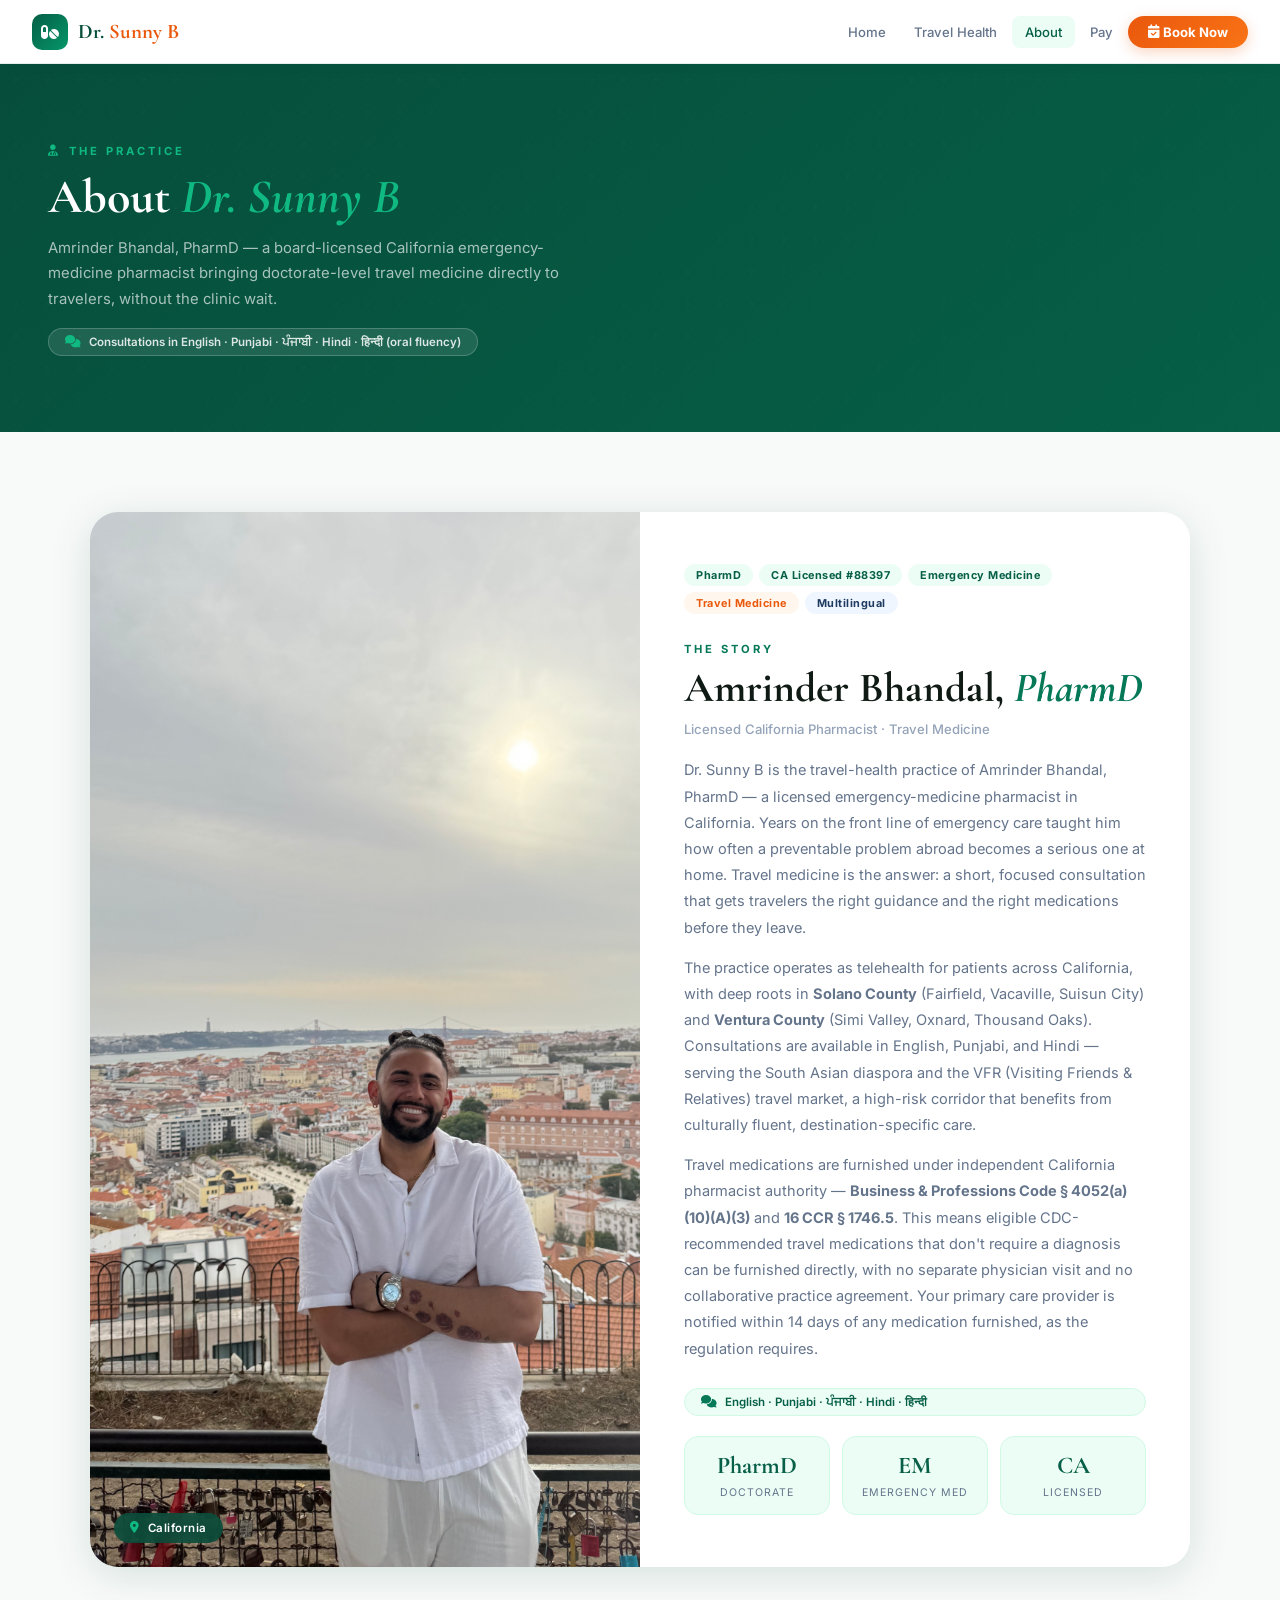
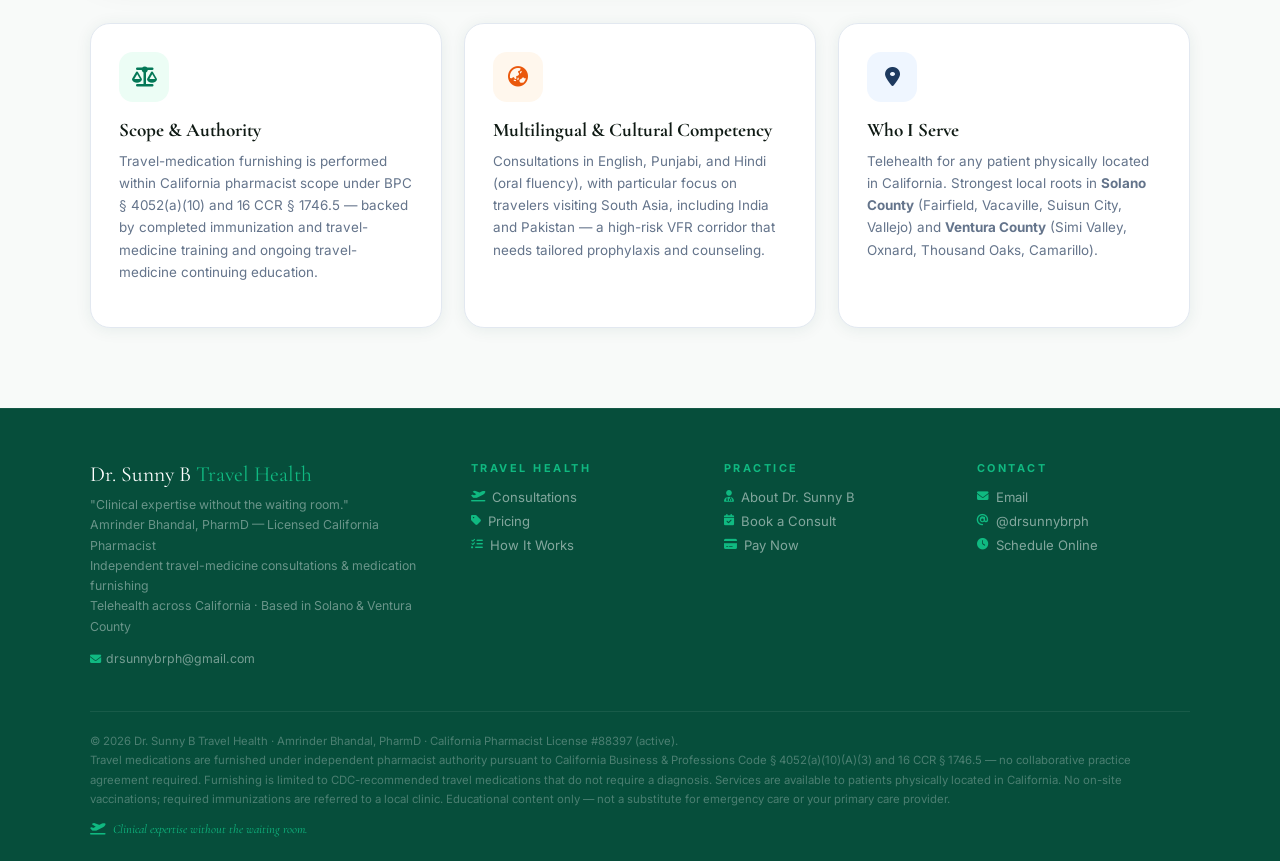
==== about.html @ 1d71a49a "Add files via upload" ====
<!DOCTYPE html>
<html lang="en">
<head>
<meta charset="UTF-8"/>
<meta name="viewport" content="width=device-width, initial-scale=1.0"/>
<title>About Amrinder Bhandal, PharmD | California Travel Medicine Pharmacist | Dr. Sunny B</title>
<meta name="description" content="Amrinder Bhandal, PharmD — board-licensed California emergency-medicine pharmacist providing independent travel health consultations and medication furnishing. Telehealth across California; based in Solano and Ventura County. Consultations in English, Punjabi, and Hindi."/>
<meta name="keywords" content="Amrinder Bhandal PharmD, travel medicine pharmacist California, Punjabi pharmacist travel health, Hindi pharmacist telehealth, Dr Sunny B, emergency medicine pharmacist"/>
<meta property="og:title" content="About Amrinder Bhandal, PharmD | Dr. Sunny B Travel Health"/>
<meta property="og:description" content="Board-licensed California pharmacist providing independent travel health consultations and medication furnishing."/>
<meta property="og:type" content="website"/>
<meta property="og:url" content="https://drsunnybrph.com/about.html"/>
<link rel="canonical" href="https://drsunnybrph.com/about.html"/>
<link href="https://fonts.googleapis.com/css2?family=Cormorant+Garamond:ital,wght@0,400;0,600;0,700;1,400;1,600&family=Inter:wght@300;400;500;600;700&display=swap" rel="stylesheet"/>
<link href="https://cdnjs.cloudflare.com/ajax/libs/font-awesome/6.5.0/css/all.min.css" rel="stylesheet"/>
<link rel="stylesheet" href="styles.css"/>
</head>
<body>

<nav class="navbar">
  <a class="nav-brand" href="index.html">
    <div class="nav-brand-icon"><i class="fa-solid fa-pills"></i></div>
    <div class="nav-brand-text">Dr. <span>Sunny B</span></div>
  </a>
  <ul class="nav-menu" id="navMenu">
    <li class="nav-item"><a class="nav-link" href="index.html" data-nav="home">Home</a></li>
    <li class="nav-item"><a class="nav-link" href="travel-health.html" data-nav="travel">Travel Health</a></li>
    <li class="nav-item"><a class="nav-link" href="about.html" data-nav="about">About</a></li>
    <li class="nav-item"><a class="nav-link" href="pay.html" data-nav="pay">Pay</a></li>
    <li class="nav-item"><a class="nav-link nav-cta" href="book.html" data-nav="book"><i class="fa-solid fa-calendar-check"></i> Book Now</a></li>
  </ul>
  <button class="hamburger" onclick="toggleMobileMenu()" id="hamburger" aria-label="Toggle menu">☰</button>
</nav>

<main>
  <div class="page-hero">
    <div class="page-hero-inner">
      <span class="eyebrow"><i class="fa-solid fa-user-doctor"></i> The Practice</span>
      <h1>About <em>Dr. Sunny B</em></h1>
      <p>Amrinder Bhandal, PharmD — a board-licensed California emergency-medicine pharmacist bringing doctorate-level travel medicine directly to travelers, without the clinic wait.</p>
      <div class="lang-badge" style="margin-top:16px;"><i class="fa-solid fa-comments"></i> Consultations in English · Punjabi · ਪੰਜਾਬੀ · Hindi · हिन्दी (oral fluency)</div>
    </div>
  </div>

  <section>
    <div class="container">
      <div class="about-wrap">
        <div class="about-photo-panel" id="aboutPhotoPanel">
          <img id="aboutPhoto" src="sunny.jpg" alt="Amrinder Bhandal, PharmD — Dr. Sunny B"
            onerror="this.style.display='none';document.getElementById('aboutFallback').style.display='flex'"/>
          <div class="about-fallback" id="aboutFallback">
            <i class="fa-solid fa-user-doctor"></i>
            <p>Add your photo as<br/><strong>sunny.jpg</strong></p>
          </div>
          <div class="about-photo-overlay"></div>
          <div class="about-photo-tag"><i class="fa-solid fa-location-dot"></i> California</div>
        </div>
        <div class="about-text-panel">
          <div class="cred-badges">
            <span class="badge b-green">PharmD</span>
            <span class="badge b-green">CA Licensed #88397</span>
            <span class="badge b-green">Emergency Medicine</span>
            <span class="badge b-orange">Travel Medicine</span>
            <span class="badge b-slate">Multilingual</span>
          </div>
          <span class="eyebrow">The Story</span>
          <h2 class="section-title" style="margin-bottom:4px;">Amrinder Bhandal, <em>PharmD</em></h2>
          <p style="font-size:.82rem;color:var(--gray2);margin-bottom:16px;font-weight:500;">Licensed California Pharmacist · Travel Medicine</p>
          <p>Dr. Sunny B is the travel-health practice of Amrinder Bhandal, PharmD — a licensed emergency-medicine pharmacist in California. Years on the front line of emergency care taught him how often a preventable problem abroad becomes a serious one at home. Travel medicine is the answer: a short, focused consultation that gets travelers the right guidance and the right medications before they leave.</p>
          <p>The practice operates as telehealth for patients across California, with deep roots in <strong>Solano County</strong> (Fairfield, Vacaville, Suisun City) and <strong>Ventura County</strong> (Simi Valley, Oxnard, Thousand Oaks). Consultations are available in English, Punjabi, and Hindi — serving the South Asian diaspora and the VFR (Visiting Friends &amp; Relatives) travel market, a high-risk corridor that benefits from culturally fluent, destination-specific care.</p>
          <p>Travel medications are furnished under independent California pharmacist authority — <strong>Business &amp; Professions Code § 4052(a)(10)(A)(3)</strong> and <strong>16 CCR § 1746.5</strong>. This means eligible CDC-recommended travel medications that don't require a diagnosis can be furnished directly, with no separate physician visit and no collaborative practice agreement. Your primary care provider is notified within 14 days of any medication furnished, as the regulation requires.</p>
          <div class="lang-badge-light"><i class="fa-solid fa-comments"></i> English · Punjabi · ਪੰਜਾਬੀ · Hindi · हिन्दी</div>
          <div class="about-stats" style="margin-top:20px;">
            <div class="astat"><span class="astat-num">PharmD</span><span class="astat-label">Doctorate</span></div>
            <div class="astat"><span class="astat-num">EM</span><span class="astat-label">Emergency Med</span></div>
            <div class="astat"><span class="astat-num">CA</span><span class="astat-label">Licensed</span></div>
          </div>
        </div>
      </div>

      <div style="margin-top:56px;">
        <div class="cards-grid">
          <div class="card"><div class="card-icon ci-green"><i class="fa-solid fa-scale-balanced"></i></div><h3>Scope &amp; Authority</h3><p>Travel-medication furnishing is performed within California pharmacist scope under BPC § 4052(a)(10) and 16 CCR § 1746.5 — backed by completed immunization and travel-medicine training and ongoing travel-medicine continuing education.</p></div>
          <div class="card"><div class="card-icon ci-orange"><i class="fa-solid fa-earth-asia"></i></div><h3>Multilingual &amp; Cultural Competency</h3><p>Consultations in English, Punjabi, and Hindi (oral fluency), with particular focus on travelers visiting South Asia, including India and Pakistan — a high-risk VFR corridor that needs tailored prophylaxis and counseling.</p></div>
          <div class="card"><div class="card-icon ci-slate"><i class="fa-solid fa-location-dot"></i></div><h3>Who I Serve</h3><p>Telehealth for any patient physically located in California. Strongest local roots in <strong>Solano County</strong> (Fairfield, Vacaville, Suisun City, Vallejo) and <strong>Ventura County</strong> (Simi Valley, Oxnard, Thousand Oaks, Camarillo).</p></div>
        </div>
      </div>
    </div>
  </section>
</main>

<footer>
  <div class="footer-inner">
    <div class="footer-grid">
      <div>
        <div class="footer-brand">Dr. Sunny B <span>Travel Health</span></div>
        <div class="footer-tagline">"Clinical expertise without the waiting room."<br/>Amrinder Bhandal, PharmD — Licensed California Pharmacist<br/>Independent travel-medicine consultations &amp; medication furnishing<br/>Telehealth across California · Based in Solano &amp; Ventura County</div>
        <div style="margin-top:10px;"><a href="mailto:drsunnybrph@gmail.com" style="color:rgba(255,255,255,.45);font-size:.77rem;text-decoration:none;font-family:'Inter',sans-serif;"><i class="fa-solid fa-envelope" style="font-size:.7rem;color:var(--emerald4);margin-right:5px;"></i>drsunnybrph@gmail.com</a></div>
      </div>
      <div class="footer-col"><h4>Travel Health</h4><ul>
        <li><a href="travel-health.html"><i class="fa-solid fa-plane-departure"></i>Consultations</a></li>
        <li><a href="travel-health.html#pricing"><i class="fa-solid fa-tag"></i>Pricing</a></li>
        <li><a href="travel-health.html#how"><i class="fa-solid fa-list-check"></i>How It Works</a></li>
      </ul></div>
      <div class="footer-col"><h4>Practice</h4><ul>
        <li><a href="about.html"><i class="fa-solid fa-user-doctor"></i>About Dr. Sunny B</a></li>
        <li><a href="book.html"><i class="fa-solid fa-calendar-check"></i>Book a Consult</a></li>
        <li><a href="pay.html"><i class="fa-solid fa-credit-card"></i>Pay Now</a></li>
      </ul></div>
      <div class="footer-col"><h4>Contact</h4><ul>
        <li><a href="mailto:drsunnybrph@gmail.com"><i class="fa-solid fa-envelope"></i>Email</a></li>
        <li><a href="pay.html"><i class="fa-solid fa-at"></i>@drsunnybrph</a></li>
        <li><a href="book.html"><i class="fa-solid fa-clock"></i>Schedule Online</a></li>
      </ul></div>
    </div>
    <div class="footer-bottom">
      <div>
        <div class="footer-legal">© 2026 Dr. Sunny B Travel Health · Amrinder Bhandal, PharmD · California Pharmacist License #88397 (active).<br/>Travel medications are furnished under independent pharmacist authority pursuant to California Business &amp; Professions Code § 4052(a)(10)(A)(3) and 16 CCR § 1746.5 — no collaborative practice agreement required. Furnishing is limited to CDC-recommended travel medications that do not require a diagnosis. Services are available to patients physically located in California. No on-site vaccinations; required immunizations are referred to a local clinic. Educational content only — not a substitute for emergency care or your primary care provider.</div>
      </div>
      <div class="footer-love"><i class="fa-solid fa-plane-departure"></i> Clinical expertise without the waiting room.</div>
    </div>
  </div>
</footer>

<script src="script.js"></script>
</body>
</html>
---- styles.css ----
:root{
  --forest:#064E3B;--emerald:#065F46;--emerald2:#047857;--emerald3:#059669;--emerald4:#10B981;
  --mint:#ECFDF5;--mint2:#D1FAE5;--orange:#EA580C;--orange2:#F97316;--orange3:#FED7AA;--orange4:#FFF7ED;
  --slate:#0F2942;--slate2:#1E3A5F;--slate3:#EFF6FF;
  --gray:#64748B;--gray2:#94A3B8;--gray3:#F8FAFC;--gray4:#E2E8F0;
  --white:#FFFFFF;--cream:#F8FAF9;--text:#0F1A14;
  --radius:16px;--shadow:0 2px 16px rgba(6,78,59,.08);--shadow2:0 8px 40px rgba(6,78,59,.14);
}
*{margin:0;padding:0;box-sizing:border-box;}
html{scroll-behavior:smooth;}
body{font-family:'Inter',sans-serif;background:var(--cream);color:var(--text);overflow-x:hidden;animation:fadeIn .28s ease both;padding-top:64px;}
@keyframes fadeIn{from{opacity:0;transform:translateY(8px)}to{opacity:1;transform:translateY(0)}}

/* FA sizing */
.card-icon i{font-size:1.25rem;}
.di-icon i{font-size:1rem;}
.hero-stat-num i{font-size:1.5rem;}
.price-icon i{font-size:1.6rem;color:var(--emerald2);}
.pay-logo i{font-size:2rem;}
.nav-brand-icon i{font-size:1rem;color:white;}
.emr-rec i{font-size:.8rem;color:var(--emerald2);}

/* ─── NAVBAR ─── */
.navbar{position:fixed;top:0;left:0;right:0;z-index:1000;background:rgba(255,255,255,.97);backdrop-filter:blur(16px);border-bottom:1px solid rgba(6,78,59,.1);padding:0 32px;height:64px;display:flex;align-items:center;justify-content:space-between;box-shadow:0 1px 12px rgba(6,78,59,.06);}
.nav-brand{display:flex;align-items:center;gap:10px;text-decoration:none;}
.nav-brand-icon{width:36px;height:36px;background:linear-gradient(135deg,var(--emerald),var(--emerald3));border-radius:10px;display:flex;align-items:center;justify-content:center;flex-shrink:0;}
.nav-brand-text{font-family:'Cormorant Garamond',serif;font-size:1.3rem;font-weight:700;color:var(--forest);}
.nav-brand-text span{color:var(--orange);}
.nav-menu{display:flex;align-items:center;gap:2px;list-style:none;}
.nav-item{position:relative;}
.nav-link{background:none;border:none;color:var(--gray);font-size:.82rem;font-weight:500;cursor:pointer;padding:8px 13px;border-radius:8px;transition:all .2s;font-family:'Inter',sans-serif;display:inline-flex;align-items:center;gap:4px;white-space:nowrap;text-decoration:none;}
.nav-link:hover,.nav-link.active{background:var(--mint);color:var(--emerald);}
.chevron{font-size:.62rem;transition:transform .2s;}
.nav-item.open .chevron{transform:rotate(180deg);}
.dropdown{position:absolute;top:calc(100% + 8px);left:50%;transform:translateX(-50%);background:var(--white);border:1px solid var(--gray4);border-radius:16px;padding:8px;min-width:240px;opacity:0;pointer-events:none;transition:all .2s;box-shadow:var(--shadow2);}
.nav-item.open .dropdown{opacity:1;pointer-events:all;}
.dropdown-item{display:flex;align-items:center;gap:10px;padding:10px 12px;border-radius:10px;color:var(--gray);font-size:.82rem;font-weight:500;transition:all .2s;text-decoration:none;width:100%;}
.dropdown-item:hover{background:var(--mint);color:var(--emerald);}
.dropdown-item strong{color:var(--text);display:block;font-size:.83rem;}
.dropdown-item small{color:var(--gray2);font-size:.72rem;}
.di-icon{width:34px;height:34px;border-radius:9px;display:flex;align-items:center;justify-content:center;flex-shrink:0;}
.nav-cta{background:linear-gradient(135deg,var(--orange),var(--orange2))!important;color:white!important;font-weight:700!important;border-radius:50px!important;padding:8px 20px!important;box-shadow:0 4px 14px rgba(234,88,12,.25);}
.nav-cta:hover{opacity:.9!important;transform:translateY(-1px);}
.hamburger{display:none;background:none;border:none;color:var(--forest);font-size:1.4rem;cursor:pointer;padding:4px 8px;line-height:1;}

/* ─── HERO ─── */
.hero{min-height:calc(100vh - 64px);background:linear-gradient(150deg,var(--forest) 0%,var(--emerald) 45%,#065F3A 100%);position:relative;overflow:hidden;display:flex;align-items:center;padding:60px 48px;}
.hero-dots{position:absolute;inset:0;background-image:radial-gradient(rgba(255,255,255,.06) 1px,transparent 1px);background-size:36px 36px;}
.hero-glow{position:absolute;width:700px;height:700px;border-radius:50%;background:radial-gradient(circle,rgba(16,185,129,.15),transparent 70%);top:-200px;right:-100px;pointer-events:none;}
.hero-glow2{position:absolute;width:400px;height:400px;border-radius:50%;background:radial-gradient(circle,rgba(234,88,12,.08),transparent 70%);bottom:0;left:30%;pointer-events:none;}
.hero-content{position:relative;z-index:2;max-width:680px;}
.hero-eyebrow{display:inline-flex;align-items:center;gap:10px;background:rgba(255,255,255,.1);border:1px solid rgba(255,255,255,.2);color:rgba(255,255,255,.9);font-size:.72rem;font-weight:600;letter-spacing:2px;text-transform:uppercase;padding:7px 18px;border-radius:50px;margin-bottom:24px;}
.hero-eyebrow i{font-size:.85rem;color:var(--emerald4);}
.hero h1{font-family:'Cormorant Garamond',serif;font-size:clamp(2.8rem,5.5vw,4.8rem);color:var(--white);line-height:1.1;font-weight:700;margin-bottom:18px;}
.hero h1 em{color:var(--emerald4);font-style:italic;display:block;}
.hero-desc{color:rgba(255,255,255,.7);font-size:.97rem;line-height:1.75;max-width:500px;margin-bottom:36px;}
.hero-btns{display:flex;gap:12px;flex-wrap:wrap;}
.hero-stats{display:flex;gap:32px;margin-top:52px;flex-wrap:wrap;}
.hero-stat-num{font-family:'Cormorant Garamond',serif;font-size:2rem;color:var(--emerald4);font-weight:700;display:block;line-height:1;}
.hero-stat-label{font-size:.72rem;color:rgba(255,255,255,.5);text-transform:uppercase;letter-spacing:1px;margin-top:4px;}
.hero-divider{width:1px;background:rgba(255,255,255,.12);align-self:stretch;}

/* ─── PAGE HERO ─── */
.page-hero{background:linear-gradient(140deg,var(--forest) 0%,var(--emerald) 100%);padding:80px 48px 56px;position:relative;overflow:hidden;}
.page-hero::after{content:'';position:absolute;inset:0;background-image:radial-gradient(rgba(255,255,255,.04) 1px,transparent 1px);background-size:32px 32px;}
.page-hero-inner{position:relative;z-index:1;max-width:680px;}
.page-hero h1{font-family:'Cormorant Garamond',serif;font-size:clamp(2rem,4vw,3rem);color:white;font-weight:700;margin-bottom:10px;}
.page-hero h1 em{color:var(--emerald4);font-style:italic;}
.page-hero p{color:rgba(255,255,255,.65);font-size:.93rem;line-height:1.7;max-width:540px;}
.page-hero .eyebrow{color:var(--emerald4);display:flex;align-items:center;gap:8px;margin-bottom:10px;}
.disclaimer{background:rgba(255,255,255,.07);border:1px solid rgba(255,255,255,.12);border-left:3px solid var(--orange2);border-radius:10px;padding:12px 16px;margin-top:20px;font-size:.75rem;color:rgba(255,255,255,.6);line-height:1.6;display:flex;gap:10px;position:relative;z-index:1;}
.disclaimer i{color:var(--orange2);flex-shrink:0;margin-top:2px;}

/* ─── SECTIONS ─── */
section{padding:80px 40px;}
.container{max-width:1100px;margin:0 auto;}
.container-sm{max-width:740px;margin:0 auto;}
.eyebrow{font-size:.7rem;font-weight:700;letter-spacing:3px;text-transform:uppercase;color:var(--emerald2);margin-bottom:8px;display:block;}
.section-title{font-family:'Cormorant Garamond',serif;font-size:clamp(1.8rem,3.5vw,2.6rem);font-weight:700;color:var(--text);line-height:1.2;margin-bottom:10px;}
.section-title em{color:var(--orange);font-style:italic;}
.section-sub{color:var(--gray);font-size:.93rem;line-height:1.75;max-width:520px;}
.center{text-align:center;}
.center .section-sub{margin:0 auto 48px;}
.center .eyebrow{text-align:center;}

/* ─── BUTTONS ─── */
.btn-orange{background:linear-gradient(135deg,var(--orange),var(--orange2));color:white;border:none;border-radius:50px;padding:14px 32px;font-size:.92rem;font-weight:700;cursor:pointer;display:inline-flex;align-items:center;gap:8px;transition:all .2s;box-shadow:0 8px 28px rgba(234,88,12,.35);font-family:'Inter',sans-serif;text-decoration:none;}
.btn-orange:hover{transform:translateY(-2px);box-shadow:0 12px 36px rgba(234,88,12,.45);}
.btn-ghost-white{background:rgba(255,255,255,.08);color:white;border:1.5px solid rgba(255,255,255,.25);border-radius:50px;padding:13px 28px;font-size:.92rem;font-weight:600;cursor:pointer;transition:all .2s;font-family:'Inter',sans-serif;display:inline-flex;align-items:center;gap:8px;text-decoration:none;}
.btn-ghost-white:hover{background:rgba(255,255,255,.16);border-color:rgba(255,255,255,.5);}
.btn-cta{background:linear-gradient(135deg,var(--orange),var(--orange2));color:white;border:none;border-radius:50px;padding:12px 24px;font-size:.85rem;font-weight:700;cursor:pointer;width:100%;transition:all .2s;font-family:'Inter',sans-serif;box-shadow:0 4px 14px rgba(234,88,12,.2);display:flex;align-items:center;justify-content:center;gap:8px;text-decoration:none;}
.btn-cta:hover{transform:translateY(-1px);box-shadow:0 8px 20px rgba(234,88,12,.3);}
.btn-green{background:linear-gradient(135deg,var(--emerald),var(--emerald3));color:white;border:none;border-radius:50px;padding:12px 24px;font-size:.85rem;font-weight:700;cursor:pointer;width:100%;transition:all .2s;font-family:'Inter',sans-serif;display:flex;align-items:center;justify-content:center;gap:8px;text-decoration:none;}
.btn-green:hover{transform:translateY(-1px);opacity:.9;}
.btn-slate{background:linear-gradient(135deg,var(--slate),var(--slate2));color:white;border:none;border-radius:50px;padding:12px 24px;font-size:.85rem;font-weight:700;cursor:pointer;width:100%;transition:all .2s;font-family:'Inter',sans-serif;display:flex;align-items:center;justify-content:center;gap:8px;text-decoration:none;}
.btn-slate:hover{transform:translateY(-1px);opacity:.9;}

/* ─── CARDS ─── */
.cards-grid{display:grid;grid-template-columns:repeat(auto-fit,minmax(300px,1fr));gap:22px;margin-top:48px;}
.card{background:var(--white);border-radius:20px;padding:28px;box-shadow:var(--shadow);border:1.5px solid var(--gray4);transition:all .3s;}
.card:hover{transform:translateY(-5px);box-shadow:var(--shadow2);border-color:var(--mint2);}
.card-icon{width:50px;height:50px;border-radius:14px;display:flex;align-items:center;justify-content:center;margin-bottom:16px;}
.ci-green{background:var(--mint);color:var(--emerald2);}
.ci-orange{background:var(--orange4);color:var(--orange);}
.ci-slate{background:var(--slate3);color:var(--slate2);}
.card h3{font-family:'Cormorant Garamond',serif;font-size:1.2rem;font-weight:700;margin-bottom:8px;color:var(--text);}
.card p{font-size:.84rem;color:var(--gray);line-height:1.65;margin-bottom:16px;}
.card-link{font-size:.8rem;font-weight:700;color:var(--emerald2);display:inline-flex;align-items:center;gap:6px;text-decoration:none;transition:color .2s;}
.card-link:hover{color:var(--orange);}
.tag-row{display:flex;gap:8px;flex-wrap:wrap;margin-top:10px;}

/* ─── PRICING ─── */
.pricing-grid{display:grid;grid-template-columns:repeat(auto-fit,minmax(250px,1fr));gap:20px;margin-top:40px;}
.price-card{background:var(--white);border-radius:22px;padding:28px 24px;border:1.5px solid var(--gray4);box-shadow:var(--shadow);transition:all .3s;position:relative;}
.price-card:hover{transform:translateY(-4px);box-shadow:var(--shadow2);}
.price-card.featured{border-color:var(--emerald3);background:linear-gradient(160deg,var(--mint) 0%,var(--white) 60%);}
.featured-badge{position:absolute;top:-13px;left:50%;transform:translateX(-50%);background:linear-gradient(135deg,var(--orange),var(--orange2));color:white;font-size:.68rem;font-weight:800;letter-spacing:1.5px;text-transform:uppercase;padding:4px 14px;border-radius:50px;white-space:nowrap;box-shadow:0 4px 12px rgba(234,88,12,.3);}
.price-icon{font-size:1.6rem;margin-bottom:14px;display:block;}
.price-card h3{font-family:'Cormorant Garamond',serif;font-size:1.15rem;font-weight:700;color:var(--text);margin-bottom:6px;}
.price-amount{font-family:'Cormorant Garamond',serif;font-size:2.4rem;font-weight:700;color:var(--emerald);line-height:1;}
.price-amount span{font-size:.9rem;color:var(--gray);font-family:'Inter',sans-serif;font-weight:400;}
.price-desc{font-size:.8rem;color:var(--gray);line-height:1.6;margin:10px 0 16px;}
.price-features{list-style:none;margin-bottom:20px;}
.price-features li{font-size:.8rem;color:var(--gray);padding:6px 0;display:flex;align-items:flex-start;gap:8px;border-bottom:1px solid var(--gray4);}
.price-features li:last-child{border-bottom:none;}
.price-features li i{color:var(--emerald3);font-size:.75rem;margin-top:3px;flex-shrink:0;}

/* ─── STEPS ─── */
.steps-grid{display:grid;grid-template-columns:repeat(auto-fit,minmax(180px,1fr));gap:16px;margin-top:36px;}
.step-card{background:var(--white);border-radius:18px;padding:24px 20px;text-align:center;border:1.5px solid var(--gray4);box-shadow:var(--shadow);transition:border-color .2s;}
.step-card:hover{border-color:var(--mint2);}
.step-num{width:40px;height:40px;border-radius:50%;background:linear-gradient(135deg,var(--emerald),var(--emerald3));color:white;font-weight:800;font-size:.92rem;display:flex;align-items:center;justify-content:center;margin:0 auto 14px;box-shadow:0 4px 12px rgba(5,150,105,.25);}
.step-card h4{font-family:'Cormorant Garamond',serif;font-size:1.05rem;font-weight:700;color:var(--text);margin-bottom:6px;}
.step-card p{font-size:.78rem;color:var(--gray);line-height:1.5;}

/* ─── FORM SECTION ─── */
.form-section{background:linear-gradient(160deg,var(--mint) 0%,var(--cream) 100%);padding:64px 40px;}
.form-card{background:var(--white);border-radius:24px;padding:48px 40px;box-shadow:var(--shadow2);max-width:720px;margin:0 auto;border:1.5px solid var(--mint2);text-align:center;}
.form-card-icon{width:64px;height:64px;background:var(--mint);border-radius:18px;display:flex;align-items:center;justify-content:center;margin:0 auto 20px;}
.form-card-icon i{font-size:1.8rem;color:var(--emerald2);}
.form-card h3{font-family:'Cormorant Garamond',serif;font-size:1.4rem;font-weight:700;color:var(--text);margin-bottom:10px;display:flex;align-items:center;justify-content:center;gap:10px;}
.form-card h3 i{color:var(--emerald3);font-size:1.2rem;}
.form-card p{color:var(--gray);font-size:.9rem;line-height:1.7;max-width:480px;margin:0 auto 28px;}
.form-note{font-size:.74rem;color:var(--gray2);margin-top:16px;display:flex;align-items:center;justify-content:center;gap:6px;}
.form-note i{color:var(--emerald3);}

/* ─── HIGHLIGHT BOX ─── */
.highlight-box{background:var(--mint);border:1.5px solid var(--mint2);border-left:4px solid var(--emerald3);border-radius:14px;padding:20px 24px;margin:24px 0;}
.highlight-box p{font-size:.86rem;color:var(--emerald);line-height:1.65;display:flex;gap:10px;align-items:flex-start;}
.highlight-box p i{color:var(--emerald2);flex-shrink:0;margin-top:2px;}
.highlight-box strong{color:var(--forest);}

/* ─── EMR ─── */
.emr-grid{display:grid;grid-template-columns:repeat(auto-fit,minmax(230px,1fr));gap:18px;margin-top:32px;}
.emr-card{background:var(--white);border-radius:16px;padding:22px;border:1.5px solid var(--gray4);box-shadow:var(--shadow);}
.emr-card.top{border-color:var(--emerald3);background:var(--mint);}
.emr-rec{font-size:.68rem;font-weight:800;letter-spacing:1.5px;text-transform:uppercase;color:var(--emerald2);margin-bottom:6px;display:flex;align-items:center;gap:6px;}
.emr-name{font-family:'Cormorant Garamond',serif;font-size:1.15rem;font-weight:700;color:var(--text);margin-bottom:4px;}
.emr-price{font-size:.8rem;font-weight:700;color:var(--orange);margin-bottom:8px;}
.emr-features{list-style:none;}
.emr-features li{font-size:.77rem;color:var(--gray);padding:3px 0;display:flex;gap:8px;align-items:flex-start;}
.emr-features li i{color:var(--emerald3);font-size:.7rem;margin-top:3px;flex-shrink:0;}

/* ─── PAY ─── */
.pay-grid{display:grid;grid-template-columns:repeat(auto-fit,minmax(210px,1fr));gap:20px;margin-top:36px;}
.pay-card{background:var(--white);border-radius:22px;padding:28px 24px;text-align:center;border:1.5px solid var(--gray4);box-shadow:var(--shadow);transition:all .25s;}
.pay-card:hover{transform:translateY(-4px);box-shadow:var(--shadow2);border-color:var(--mint2);}
.pay-logo{font-size:2rem;margin-bottom:12px;display:block;}
.pay-card h3{font-weight:700;font-size:1rem;color:var(--text);margin-bottom:4px;}
.pay-handle{font-size:.88rem;font-weight:700;color:var(--emerald2);margin-bottom:12px;display:block;}
.pay-card p{font-size:.76rem;color:var(--gray);margin-bottom:16px;line-height:1.5;}
.pay-btn{display:flex;align-items:center;justify-content:center;gap:8px;border-radius:50px;padding:11px 20px;font-size:.83rem;font-weight:700;text-decoration:none;color:white;transition:all .2s;border:none;cursor:pointer;font-family:'Inter',sans-serif;width:100%;}
.pay-btn:hover{opacity:.9;transform:translateY(-1px);}
.copy-btn{background:var(--mint);color:var(--emerald2);border:1.5px solid var(--mint2);border-radius:50px;padding:10px 20px;font-size:.83rem;font-weight:700;cursor:pointer;width:100%;font-family:'Inter',sans-serif;display:flex;align-items:center;justify-content:center;gap:8px;transition:all .2s;}
.copy-btn:hover{background:var(--mint2);}
.copy-btn.copied{background:var(--emerald3);color:white;border-color:var(--emerald3);}

/* ─── ABOUT ─── */
.about-wrap{display:grid;grid-template-columns:1fr 1fr;min-height:580px;max-width:1100px;margin:0 auto;border-radius:28px;overflow:hidden;box-shadow:var(--shadow2);}
.about-photo-panel{position:relative;min-height:520px;overflow:hidden;background:var(--mint);display:flex;align-items:center;justify-content:center;}
.about-photo-panel img{width:100%;height:100%;object-fit:cover;object-position:center 55%;display:block;}
.about-photo-overlay{position:absolute;inset:0;background:linear-gradient(to right,transparent 60%,rgba(248,250,249,.15) 100%);}
.about-photo-tag{position:absolute;bottom:24px;left:24px;background:rgba(6,78,59,.85);backdrop-filter:blur(8px);color:white;font-size:.72rem;font-weight:600;padding:8px 16px;border-radius:50px;display:flex;align-items:center;gap:8px;letter-spacing:.5px;}
.about-photo-tag i{color:var(--emerald4);}
.about-fallback{position:absolute;inset:0;display:none;flex-direction:column;align-items:center;justify-content:center;gap:16px;padding:40px;}
.about-fallback i{font-size:6rem;color:var(--emerald2);}
.about-fallback p{font-size:.85rem;color:var(--emerald2);text-align:center;line-height:1.6;}
.about-text-panel{background:var(--white);padding:52px 44px;display:flex;flex-direction:column;justify-content:center;}
.cred-badges{display:flex;flex-wrap:wrap;gap:6px;margin-bottom:28px;}
.badge{display:inline-block;font-size:.68rem;font-weight:700;letter-spacing:.5px;padding:4px 12px;border-radius:50px;}
.b-green{background:var(--mint);color:var(--emerald);}
.b-orange{background:var(--orange4);color:var(--orange);}
.b-slate{background:var(--slate3);color:var(--slate2);}
.about-text-panel .section-title em{color:var(--emerald2);}
.about-text-panel p{font-size:.91rem;color:var(--gray);line-height:1.8;margin-bottom:14px;}
.about-stats{display:grid;grid-template-columns:repeat(3,1fr);gap:12px;margin-top:24px;}
.astat{background:var(--mint);border-radius:14px;padding:14px;text-align:center;border:1px solid var(--mint2);}
.astat-num{font-family:'Cormorant Garamond',serif;font-size:1.5rem;font-weight:700;color:var(--emerald);display:block;}
.astat-label{font-size:.66rem;color:var(--gray);text-transform:uppercase;letter-spacing:1px;margin-top:2px;}

/* ─── SCHEDULE BOX ─── */
.schedule-box{background:linear-gradient(135deg,var(--forest),var(--emerald));border-radius:28px;padding:52px 44px;text-align:center;position:relative;overflow:hidden;}
.schedule-box::before{content:'';position:absolute;inset:0;background-image:radial-gradient(rgba(255,255,255,.05) 1px,transparent 1px);background-size:28px 28px;}
.schedule-box h2{font-family:'Cormorant Garamond',serif;font-size:2.2rem;color:white;margin-bottom:10px;position:relative;}
.schedule-box h2 em{color:var(--emerald4);font-style:italic;}
.schedule-box p{color:rgba(255,255,255,.6);font-size:.92rem;margin-bottom:28px;position:relative;}
.schedule-btns{display:flex;gap:14px;justify-content:center;flex-wrap:wrap;position:relative;}

/* ─── FOOTER ─── */
footer{background:var(--forest);padding:52px 40px 24px;border-top:1px solid rgba(255,255,255,.06);}
.footer-inner{max-width:1100px;margin:0 auto;}
.footer-grid{display:grid;grid-template-columns:1.6fr 1fr 1fr 1fr;gap:40px;margin-bottom:44px;}
.footer-brand{font-family:'Cormorant Garamond',serif;font-size:1.35rem;color:white;margin-bottom:8px;}
.footer-brand span{color:var(--emerald4);}
.footer-tagline{font-size:.77rem;color:rgba(255,255,255,.4);line-height:1.65;}
.footer-col h4{font-size:.68rem;font-weight:700;letter-spacing:2.5px;text-transform:uppercase;color:var(--emerald4);margin-bottom:14px;}
.footer-col ul{list-style:none;}
.footer-col ul li{margin-bottom:8px;}
.footer-col ul li a{color:rgba(255,255,255,.5);font-size:.82rem;text-decoration:none;display:flex;align-items:center;gap:7px;transition:color .2s;font-family:'Inter',sans-serif;}
.footer-col ul li a i{font-size:.72rem;color:var(--emerald4);}
.footer-col ul li a:hover{color:var(--emerald4);}
.footer-bottom{border-top:1px solid rgba(255,255,255,.07);padding-top:20px;display:flex;justify-content:space-between;align-items:center;flex-wrap:wrap;gap:12px;}
.footer-legal{font-size:.71rem;color:rgba(255,255,255,.28);line-height:1.7;}
.footer-love{font-size:.78rem;color:var(--emerald4);font-family:'Cormorant Garamond',serif;font-style:italic;display:flex;align-items:center;gap:7px;}

/* ─── MOBILE ─── */
@media(max-width:768px){
  .navbar{padding:0 16px;}
  .nav-menu{display:none;}
  .nav-menu.mobile-open{display:flex;flex-direction:column;position:fixed;top:64px;left:0;right:0;background:white;padding:16px;gap:4px;border-bottom:1px solid var(--gray4);box-shadow:var(--shadow2);max-height:calc(100vh - 64px);overflow-y:auto;}
  /* Only open dropdown when parent nav-item also has .open class */
  .nav-menu.mobile-open .nav-item.open .dropdown{position:static;transform:none;opacity:1;pointer-events:all;box-shadow:none;background:var(--mint);margin-top:4px;}
  .hamburger{display:block;}
  .hero{padding:40px 20px;}
  .hero h1{font-size:clamp(2.2rem,8vw,3.5rem);}
  section{padding:56px 20px;}
  .form-section{padding:44px 20px;}
  .form-card{padding:28px 20px;}
  .about-wrap{grid-template-columns:1fr;}
  .footer-grid{grid-template-columns:1fr 1fr;gap:22px;}
  .page-hero{padding:64px 20px 40px;}
  .schedule-box{padding:36px 20px;}
  .hero-stats{gap:20px;}
  .schedule-btns{flex-direction:column;align-items:center;}
  .schedule-btns a,.schedule-btns .btn-ghost-white{width:100%;max-width:320px;justify-content:center;}
  .pricing-grid{grid-template-columns:1fr;}
}

/* ─── COMING SOON / WAITLIST ─── */
.coming-soon-badge{display:inline-flex;align-items:center;gap:6px;background:var(--orange4);color:var(--orange);font-size:.65rem;font-weight:800;letter-spacing:1.5px;text-transform:uppercase;padding:4px 12px;border-radius:50px;border:1px solid var(--orange3);margin-bottom:10px;}
.coming-soon-badge i{font-size:.65rem;}
.card.coming-soon{opacity:.85;position:relative;}
.card.coming-soon::after{content:'';position:absolute;inset:0;border-radius:20px;border:2px dashed var(--orange3);pointer-events:none;}
.btn-waitlist{text-decoration:none;background:transparent;color:var(--orange);border:1.5px solid var(--orange3);border-radius:50px;padding:10px 22px;font-size:.8rem;font-weight:700;cursor:pointer;font-family:'Inter',sans-serif;display:inline-flex;align-items:center;gap:7px;transition:all .2s;width:100%;justify-content:center;}
.btn-waitlist:hover{background:var(--orange4);border-color:var(--orange2);}

/* ─── WAITLIST MODAL ─── */
.wl-overlay{position:fixed;inset:0;z-index:3000;background:rgba(6,78,59,.55);backdrop-filter:blur(6px);display:none;align-items:center;justify-content:center;padding:20px;}
.wl-overlay.open{display:flex;}
.wl-box{background:white;border-radius:24px;padding:44px 36px;max-width:460px;width:100%;box-shadow:0 24px 64px rgba(0,0,0,.25);position:relative;}
.wl-close{position:absolute;top:16px;right:20px;background:none;border:none;font-size:1.3rem;cursor:pointer;color:var(--gray2);transition:color .2s;}
.wl-close:hover{color:var(--text);}
.wl-icon{width:56px;height:56px;background:var(--orange4);border-radius:16px;display:flex;align-items:center;justify-content:center;margin:0 auto 18px;}
.wl-icon i{font-size:1.5rem;color:var(--orange);}
.wl-box h3{font-family:'Cormorant Garamond',serif;font-size:1.6rem;font-weight:700;color:var(--text);text-align:center;margin-bottom:6px;}
.wl-box p{font-size:.85rem;color:var(--gray);text-align:center;line-height:1.6;margin-bottom:24px;}
.wl-service-tag{display:block;text-align:center;font-size:.72rem;font-weight:700;letter-spacing:1px;text-transform:uppercase;color:var(--orange);margin-bottom:20px;}
.wl-input{width:100%;border:1.5px solid var(--gray4);border-radius:10px;padding:11px 14px;font-family:'Inter',sans-serif;font-size:.9rem;color:var(--text);outline:none;transition:border .2s;background:var(--cream);margin-bottom:10px;}
.wl-input:focus{border-color:var(--emerald3);background:white;}
.btn-wl-submit{width:100%;background:linear-gradient(135deg,var(--orange),var(--orange2));color:white;border:none;border-radius:50px;padding:13px;font-size:.9rem;font-weight:700;cursor:pointer;font-family:'Inter',sans-serif;transition:all .2s;display:flex;align-items:center;justify-content:center;gap:8px;margin-top:4px;}
.btn-wl-submit:hover{transform:translateY(-1px);opacity:.92;}
.wl-note{font-size:.72rem;color:var(--gray2);text-align:center;margin-top:12px;line-height:1.5;}

/* ─── LANGUAGE BADGE ─── */
.lang-badge{display:inline-flex;align-items:center;gap:8px;background:rgba(255,255,255,.1);border:1px solid rgba(255,255,255,.2);color:rgba(255,255,255,.85);font-size:.72rem;font-weight:600;padding:6px 16px;border-radius:50px;margin-bottom:20px;}
.lang-badge i{color:var(--emerald4);font-size:.78rem;}
.lang-badge-light{display:inline-flex;align-items:center;gap:8px;background:var(--mint);border:1px solid var(--mint2);color:var(--emerald);font-size:.72rem;font-weight:600;padding:6px 16px;border-radius:50px;margin-top:12px;}
.lang-badge-light i{color:var(--emerald2);font-size:.78rem;}

/* ─── COUNTY SERVICE AREA ─── */
.county-tag{display:inline-flex;align-items:center;gap:6px;background:rgba(255,255,255,.08);border:1px solid rgba(255,255,255,.15);color:rgba(255,255,255,.7);font-size:.68rem;font-weight:600;padding:5px 13px;border-radius:50px;margin-right:6px;margin-top:8px;}
.county-tag i{font-size:.65rem;color:var(--emerald4);}
.county-row{display:flex;flex-wrap:wrap;gap:4px;margin-top:10px;}

/* ─── NO-SHOTS NOTICE ─── */
.no-shots-notice{background:rgba(255,255,255,.07);border:1px solid rgba(255,255,255,.12);border-left:3px solid var(--emerald4);border-radius:10px;padding:10px 16px;margin-top:12px;font-size:.74rem;color:rgba(255,255,255,.65);line-height:1.6;display:flex;gap:10px;position:relative;z-index:1;}
.no-shots-notice i{color:var(--emerald4);flex-shrink:0;margin-top:2px;}

/* ─── FOOTER LEGAL EXTENDED ─── */
.footer-legal-extended{font-size:.67rem;color:rgba(255,255,255,.2);line-height:1.7;margin-top:8px;padding-top:8px;border-top:1px solid rgba(255,255,255,.06);}

/* ─── PRESCRIPTION FUTURE BOX ─── */
.rx-future-box{background:linear-gradient(135deg,var(--forest),var(--emerald));border-radius:20px;padding:32px 28px;color:white;position:relative;overflow:hidden;margin-top:40px;}
.rx-future-box::before{content:'';position:absolute;inset:0;background-image:radial-gradient(rgba(255,255,255,.05) 1px,transparent 1px);background-size:24px 24px;}
.rx-future-box h3{font-family:'Cormorant Garamond',serif;font-size:1.4rem;font-weight:700;color:white;margin-bottom:8px;position:relative;}
.rx-future-box h3 em{color:var(--emerald4);font-style:italic;}
.rx-future-box p{font-size:.83rem;color:rgba(255,255,255,.65);line-height:1.7;position:relative;}
.rx-future-list{list-style:none;margin-top:14px;position:relative;}
.rx-future-list li{font-size:.82rem;color:rgba(255,255,255,.7);padding:5px 0;display:flex;align-items:center;gap:10px;}
.rx-future-list li i{color:var(--emerald4);font-size:.75rem;flex-shrink:0;}
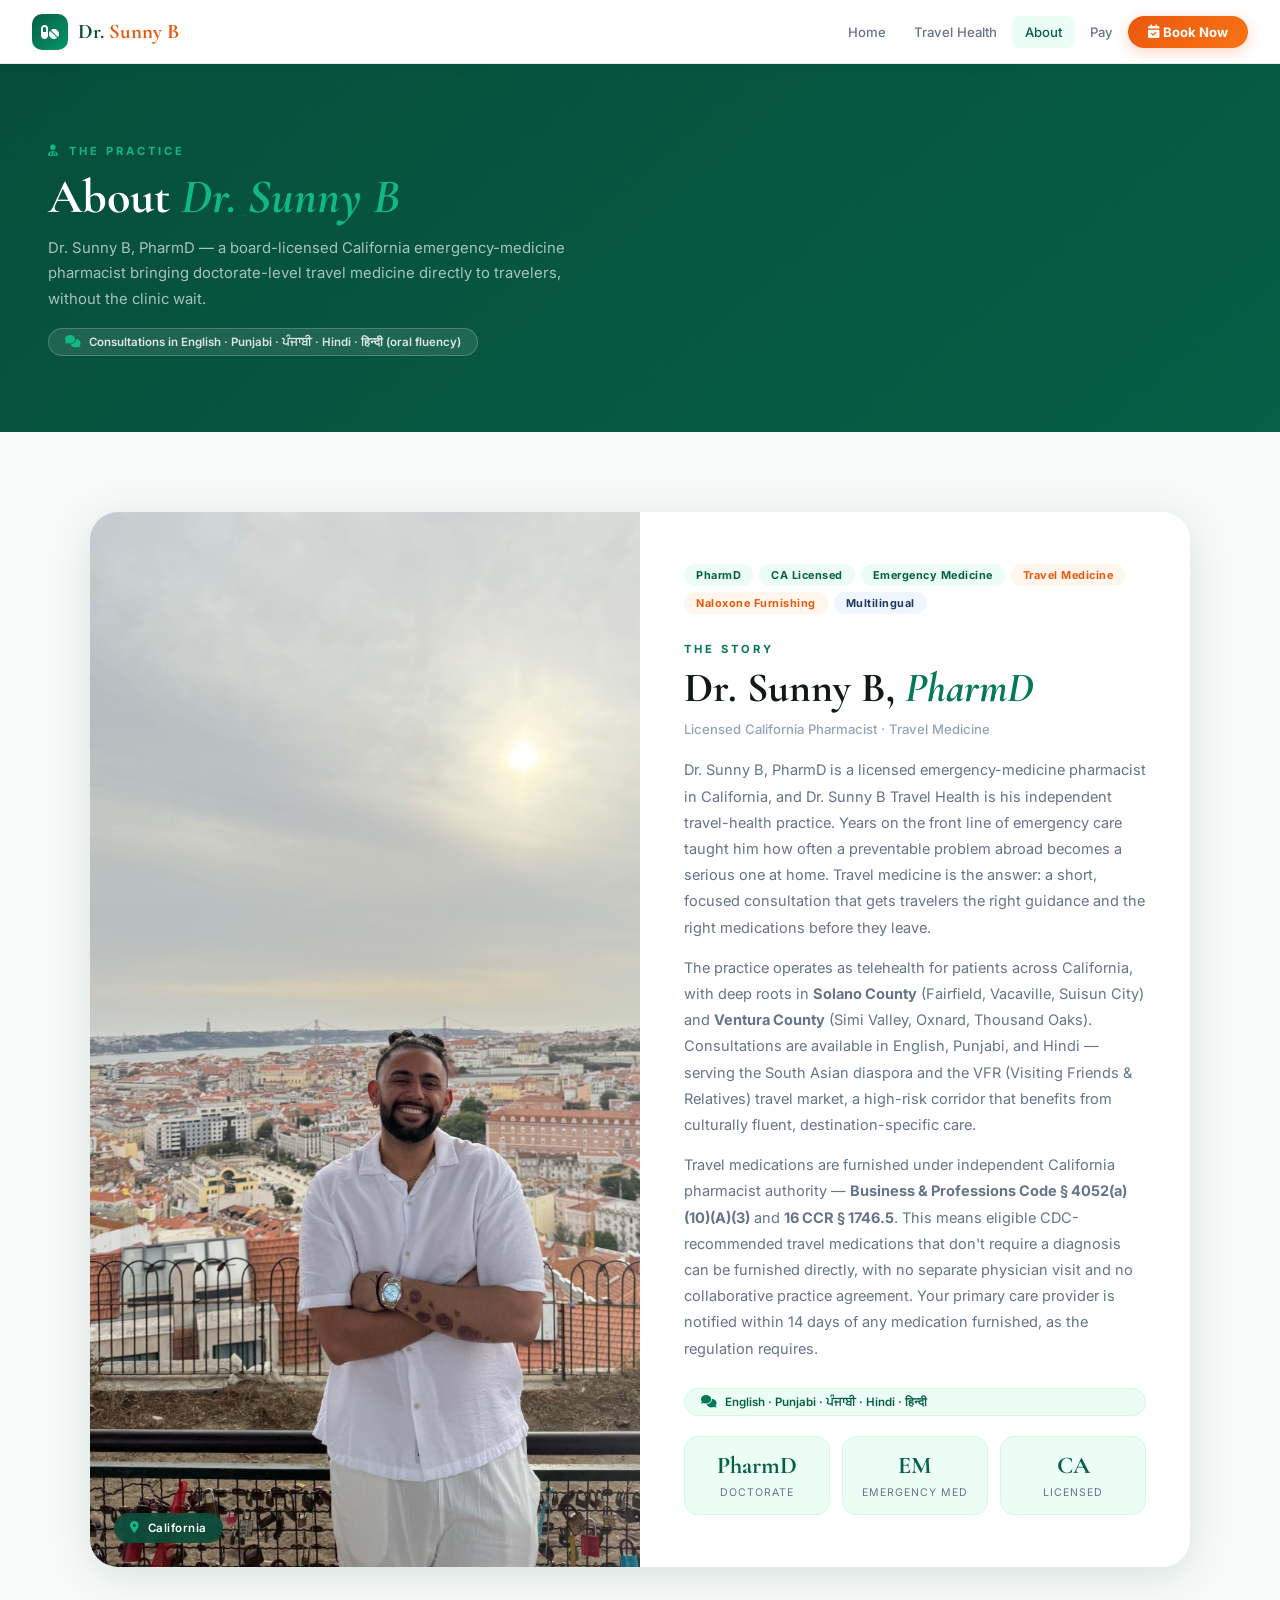
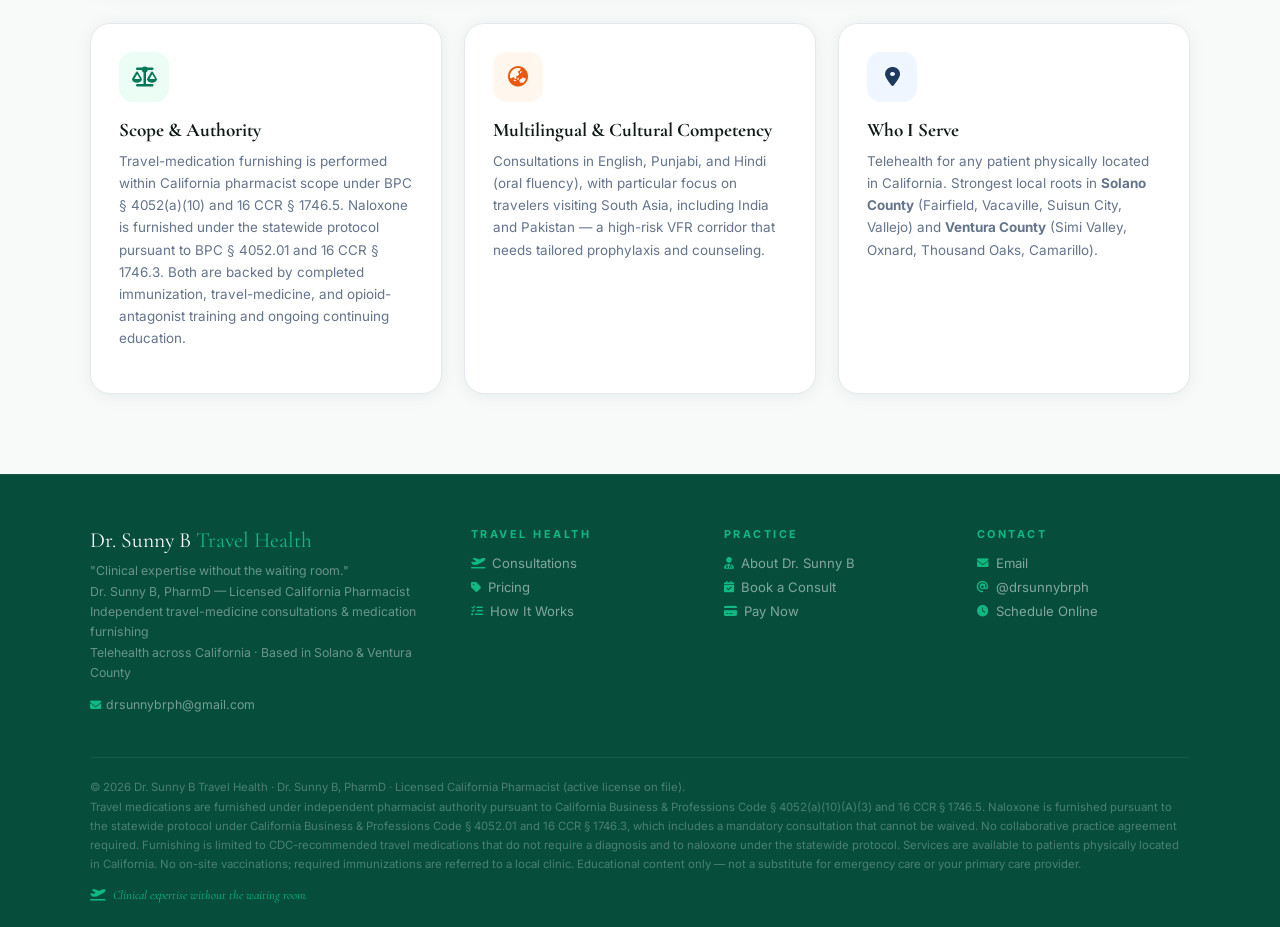
==== commit fc662900: "Add files via upload" ====
--- a/about.html
+++ b/about.html
@@ -3,10 +3,10 @@
 <head>
 <meta charset="UTF-8"/>
 <meta name="viewport" content="width=device-width, initial-scale=1.0"/>
-<title>About Amrinder Bhandal, PharmD | California Travel Medicine Pharmacist | Dr. Sunny B</title>
-<meta name="description" content="Amrinder Bhandal, PharmD — board-licensed California emergency-medicine pharmacist providing independent travel health consultations and medication furnishing. Telehealth across California; based in Solano and Ventura County. Consultations in English, Punjabi, and Hindi."/>
-<meta name="keywords" content="Amrinder Bhandal PharmD, travel medicine pharmacist California, Punjabi pharmacist travel health, Hindi pharmacist telehealth, Dr Sunny B, emergency medicine pharmacist"/>
-<meta property="og:title" content="About Amrinder Bhandal, PharmD | Dr. Sunny B Travel Health"/>
+<title>About Dr. Sunny B, PharmD | California Travel Medicine Pharmacist</title>
+<meta name="description" content="Dr. Sunny B, PharmD — a board-licensed California emergency-medicine pharmacist providing independent travel health consultations, travel-medication furnishing, and naloxone furnishing. Telehealth across California; based in Solano and Ventura County. Consultations in English, Punjabi, and Hindi."/>
+<meta name="keywords" content="Dr Sunny B PharmD, travel medicine pharmacist California, naloxone furnishing pharmacist California, Punjabi pharmacist travel health, Hindi pharmacist telehealth, emergency medicine pharmacist"/>
+<meta property="og:title" content="About Dr. Sunny B, PharmD | Dr. Sunny B Travel Health"/>
 <meta property="og:description" content="Board-licensed California pharmacist providing independent travel health consultations and medication furnishing."/>
 <meta property="og:type" content="website"/>
 <meta property="og:url" content="https://drsunnybrph.com/about.html"/>
@@ -37,7 +37,7 @@
     <div class="page-hero-inner">
       <span class="eyebrow"><i class="fa-solid fa-user-doctor"></i> The Practice</span>
       <h1>About <em>Dr. Sunny B</em></h1>
-      <p>Amrinder Bhandal, PharmD — a board-licensed California emergency-medicine pharmacist bringing doctorate-level travel medicine directly to travelers, without the clinic wait.</p>
+      <p>Dr. Sunny B, PharmD — a board-licensed California emergency-medicine pharmacist bringing doctorate-level travel medicine directly to travelers, without the clinic wait.</p>
       <div class="lang-badge" style="margin-top:16px;"><i class="fa-solid fa-comments"></i> Consultations in English · Punjabi · ਪੰਜਾਬੀ · Hindi · हिन्दी (oral fluency)</div>
     </div>
   </div>
@@ -46,7 +46,7 @@
     <div class="container">
       <div class="about-wrap">
         <div class="about-photo-panel" id="aboutPhotoPanel">
-          <img id="aboutPhoto" src="sunny.jpg" alt="Amrinder Bhandal, PharmD — Dr. Sunny B"
+          <img id="aboutPhoto" src="sunny.jpg" alt="Dr. Sunny B, PharmD"
             onerror="this.style.display='none';document.getElementById('aboutFallback').style.display='flex'"/>
           <div class="about-fallback" id="aboutFallback">
             <i class="fa-solid fa-user-doctor"></i>
@@ -58,15 +58,16 @@
         <div class="about-text-panel">
           <div class="cred-badges">
             <span class="badge b-green">PharmD</span>
-            <span class="badge b-green">CA Licensed #88397</span>
+            <span class="badge b-green">CA Licensed</span>
             <span class="badge b-green">Emergency Medicine</span>
             <span class="badge b-orange">Travel Medicine</span>
+            <span class="badge b-orange">Naloxone Furnishing</span>
             <span class="badge b-slate">Multilingual</span>
           </div>
           <span class="eyebrow">The Story</span>
-          <h2 class="section-title" style="margin-bottom:4px;">Amrinder Bhandal, <em>PharmD</em></h2>
+          <h2 class="section-title" style="margin-bottom:4px;">Dr. Sunny B, <em>PharmD</em></h2>
           <p style="font-size:.82rem;color:var(--gray2);margin-bottom:16px;font-weight:500;">Licensed California Pharmacist · Travel Medicine</p>
-          <p>Dr. Sunny B is the travel-health practice of Amrinder Bhandal, PharmD — a licensed emergency-medicine pharmacist in California. Years on the front line of emergency care taught him how often a preventable problem abroad becomes a serious one at home. Travel medicine is the answer: a short, focused consultation that gets travelers the right guidance and the right medications before they leave.</p>
+          <p>Dr. Sunny B, PharmD is a licensed emergency-medicine pharmacist in California, and Dr. Sunny B Travel Health is his independent travel-health practice. Years on the front line of emergency care taught him how often a preventable problem abroad becomes a serious one at home. Travel medicine is the answer: a short, focused consultation that gets travelers the right guidance and the right medications before they leave.</p>
           <p>The practice operates as telehealth for patients across California, with deep roots in <strong>Solano County</strong> (Fairfield, Vacaville, Suisun City) and <strong>Ventura County</strong> (Simi Valley, Oxnard, Thousand Oaks). Consultations are available in English, Punjabi, and Hindi — serving the South Asian diaspora and the VFR (Visiting Friends &amp; Relatives) travel market, a high-risk corridor that benefits from culturally fluent, destination-specific care.</p>
           <p>Travel medications are furnished under independent California pharmacist authority — <strong>Business &amp; Professions Code § 4052(a)(10)(A)(3)</strong> and <strong>16 CCR § 1746.5</strong>. This means eligible CDC-recommended travel medications that don't require a diagnosis can be furnished directly, with no separate physician visit and no collaborative practice agreement. Your primary care provider is notified within 14 days of any medication furnished, as the regulation requires.</p>
           <div class="lang-badge-light"><i class="fa-solid fa-comments"></i> English · Punjabi · ਪੰਜਾਬੀ · Hindi · हिन्दी</div>
@@ -80,7 +81,7 @@
 
       <div style="margin-top:56px;">
         <div class="cards-grid">
-          <div class="card"><div class="card-icon ci-green"><i class="fa-solid fa-scale-balanced"></i></div><h3>Scope &amp; Authority</h3><p>Travel-medication furnishing is performed within California pharmacist scope under BPC § 4052(a)(10) and 16 CCR § 1746.5 — backed by completed immunization and travel-medicine training and ongoing travel-medicine continuing education.</p></div>
+          <div class="card"><div class="card-icon ci-green"><i class="fa-solid fa-scale-balanced"></i></div><h3>Scope &amp; Authority</h3><p>Travel-medication furnishing is performed within California pharmacist scope under BPC § 4052(a)(10) and 16 CCR § 1746.5. Naloxone is furnished under the statewide protocol pursuant to BPC § 4052.01 and 16 CCR § 1746.3. Both are backed by completed immunization, travel-medicine, and opioid-antagonist training and ongoing continuing education.</p></div>
           <div class="card"><div class="card-icon ci-orange"><i class="fa-solid fa-earth-asia"></i></div><h3>Multilingual &amp; Cultural Competency</h3><p>Consultations in English, Punjabi, and Hindi (oral fluency), with particular focus on travelers visiting South Asia, including India and Pakistan — a high-risk VFR corridor that needs tailored prophylaxis and counseling.</p></div>
           <div class="card"><div class="card-icon ci-slate"><i class="fa-solid fa-location-dot"></i></div><h3>Who I Serve</h3><p>Telehealth for any patient physically located in California. Strongest local roots in <strong>Solano County</strong> (Fairfield, Vacaville, Suisun City, Vallejo) and <strong>Ventura County</strong> (Simi Valley, Oxnard, Thousand Oaks, Camarillo).</p></div>
         </div>
@@ -94,7 +95,7 @@
     <div class="footer-grid">
       <div>
         <div class="footer-brand">Dr. Sunny B <span>Travel Health</span></div>
-        <div class="footer-tagline">"Clinical expertise without the waiting room."<br/>Amrinder Bhandal, PharmD — Licensed California Pharmacist<br/>Independent travel-medicine consultations &amp; medication furnishing<br/>Telehealth across California · Based in Solano &amp; Ventura County</div>
+        <div class="footer-tagline">"Clinical expertise without the waiting room."<br/>Dr. Sunny B, PharmD — Licensed California Pharmacist<br/>Independent travel-medicine consultations &amp; medication furnishing<br/>Telehealth across California · Based in Solano &amp; Ventura County</div>
         <div style="margin-top:10px;"><a href="mailto:drsunnybrph@gmail.com" style="color:rgba(255,255,255,.45);font-size:.77rem;text-decoration:none;font-family:'Inter',sans-serif;"><i class="fa-solid fa-envelope" style="font-size:.7rem;color:var(--emerald4);margin-right:5px;"></i>drsunnybrph@gmail.com</a></div>
       </div>
       <div class="footer-col"><h4>Travel Health</h4><ul>
@@ -115,7 +116,7 @@
     </div>
     <div class="footer-bottom">
       <div>
-        <div class="footer-legal">© 2026 Dr. Sunny B Travel Health · Amrinder Bhandal, PharmD · California Pharmacist License #88397 (active).<br/>Travel medications are furnished under independent pharmacist authority pursuant to California Business &amp; Professions Code § 4052(a)(10)(A)(3) and 16 CCR § 1746.5 — no collaborative practice agreement required. Furnishing is limited to CDC-recommended travel medications that do not require a diagnosis. Services are available to patients physically located in California. No on-site vaccinations; required immunizations are referred to a local clinic. Educational content only — not a substitute for emergency care or your primary care provider.</div>
+        <div class="footer-legal">© 2026 Dr. Sunny B Travel Health · Dr. Sunny B, PharmD · Licensed California Pharmacist (active license on file).<br/>Travel medications are furnished under independent pharmacist authority pursuant to California Business &amp; Professions Code § 4052(a)(10)(A)(3) and 16 CCR § 1746.5. Naloxone is furnished pursuant to the statewide protocol under California Business &amp; Professions Code § 4052.01 and 16 CCR § 1746.3, which includes a mandatory consultation that cannot be waived. No collaborative practice agreement required. Furnishing is limited to CDC-recommended travel medications that do not require a diagnosis and to naloxone under the statewide protocol. Services are available to patients physically located in California. No on-site vaccinations; required immunizations are referred to a local clinic. Educational content only — not a substitute for emergency care or your primary care provider.</div>
       </div>
       <div class="footer-love"><i class="fa-solid fa-plane-departure"></i> Clinical expertise without the waiting room.</div>
     </div>
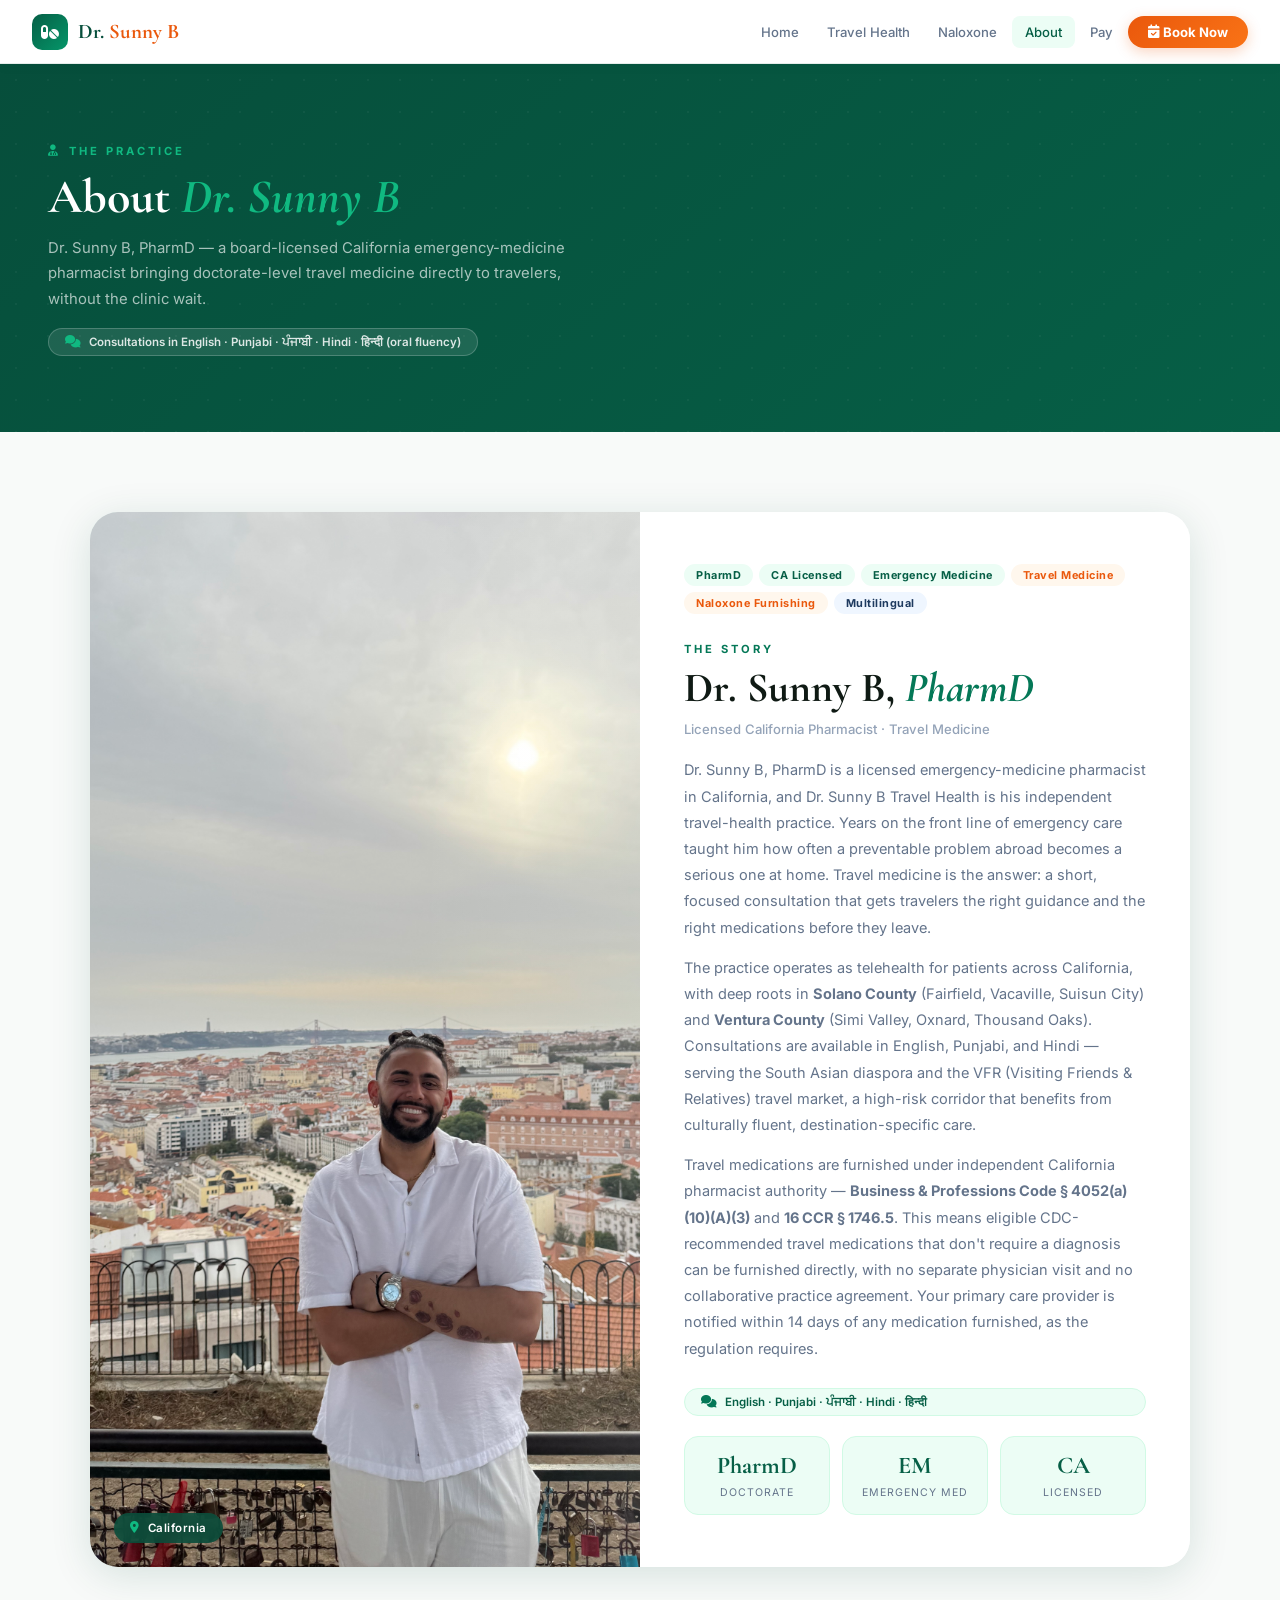
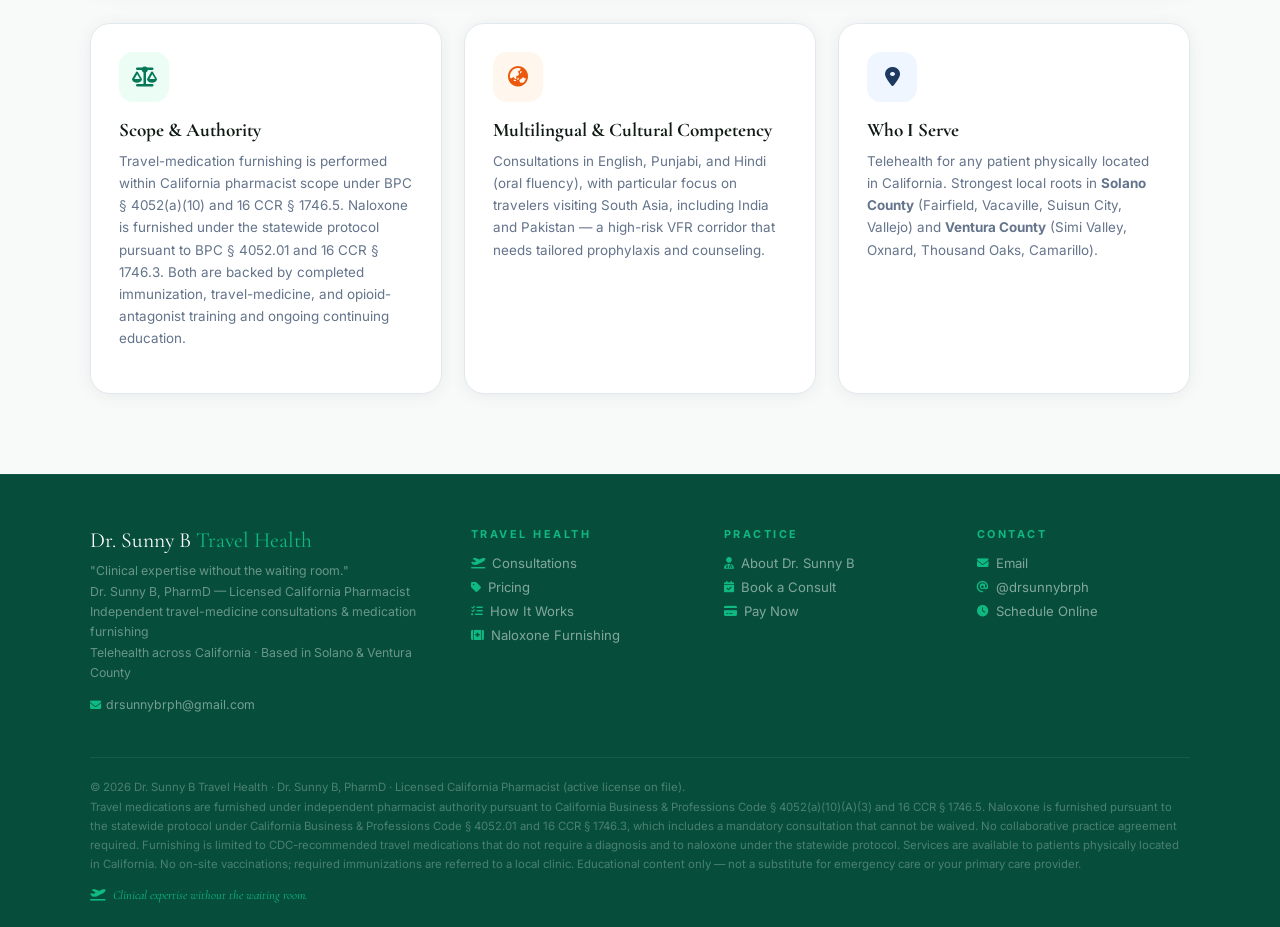
==== commit ecc95c0d: "Add files via upload" ====
--- a/about.html
+++ b/about.html
@@ -25,6 +25,7 @@
   <ul class="nav-menu" id="navMenu">
     <li class="nav-item"><a class="nav-link" href="index.html" data-nav="home">Home</a></li>
     <li class="nav-item"><a class="nav-link" href="travel-health.html" data-nav="travel">Travel Health</a></li>
+    <li class="nav-item"><a class="nav-link" href="naloxone.html" data-nav="naloxone">Naloxone</a></li>
     <li class="nav-item"><a class="nav-link" href="about.html" data-nav="about">About</a></li>
     <li class="nav-item"><a class="nav-link" href="pay.html" data-nav="pay">Pay</a></li>
     <li class="nav-item"><a class="nav-link nav-cta" href="book.html" data-nav="book"><i class="fa-solid fa-calendar-check"></i> Book Now</a></li>
@@ -102,6 +103,7 @@
         <li><a href="travel-health.html"><i class="fa-solid fa-plane-departure"></i>Consultations</a></li>
         <li><a href="travel-health.html#pricing"><i class="fa-solid fa-tag"></i>Pricing</a></li>
         <li><a href="travel-health.html#how"><i class="fa-solid fa-list-check"></i>How It Works</a></li>
+        <li><a href="naloxone.html"><i class="fa-solid fa-kit-medical"></i>Naloxone Furnishing</a></li>
       </ul></div>
       <div class="footer-col"><h4>Practice</h4><ul>
         <li><a href="about.html"><i class="fa-solid fa-user-doctor"></i>About Dr. Sunny B</a></li>
--- a/styles.css
+++ b/styles.css
@@ -298,3 +298,28 @@
 .rx-future-list{list-style:none;margin-top:14px;position:relative;}
 .rx-future-list li{font-size:.82rem;color:rgba(255,255,255,.7);padding:5px 0;display:flex;align-items:center;gap:10px;}
 .rx-future-list li i{color:var(--emerald4);font-size:.75rem;flex-shrink:0;}
+
+
+/* ========== BOOKING-REQUEST FORM (bf-) ========== */
+.bf-wrap{max-width:660px;margin:0 auto;background:#fff;border:1.5px solid var(--gray4);border-radius:24px;padding:42px 36px;box-shadow:var(--shadow2);}
+.bf-head{text-align:center;margin-bottom:24px;}
+.bf-grid{display:grid;grid-template-columns:1fr 1fr;gap:15px 16px;}
+.bf-field{display:flex;flex-direction:column;gap:6px;}
+.bf-field.full{grid-column:1 / -1;}
+.bf-field label{font-size:.72rem;font-weight:700;color:var(--gray);text-transform:uppercase;letter-spacing:.6px;}
+.bf-field label .req{color:var(--orange2);}
+.bf-input,.bf-select{width:100%;border:1.5px solid var(--gray4);border-radius:10px;padding:11px 13px;font-family:'Inter',sans-serif;font-size:.9rem;color:var(--text);outline:none;transition:border .2s,background .2s;background:var(--cream);}
+.bf-input:focus,.bf-select:focus{border-color:var(--emerald3);background:#fff;}
+.bf-input.bf-err,.bf-select.bf-err{border-color:#EF4444;background:#FEF2F2;}
+.bf-ack{grid-column:1 / -1;display:flex;gap:11px;align-items:flex-start;background:var(--mint);border:1px solid var(--mint2);border-radius:12px;padding:13px 15px;margin-top:2px;}
+.bf-ack input{margin-top:2px;flex-shrink:0;width:17px;height:17px;accent-color:var(--emerald3);cursor:pointer;}
+.bf-ack label{font-size:.78rem;color:var(--gray);line-height:1.55;font-weight:500;cursor:pointer;}
+.bf-submit{grid-column:1 / -1;display:inline-flex;align-items:center;justify-content:center;gap:9px;width:100%;border:none;border-radius:50px;padding:15px;font-family:'Inter',sans-serif;font-size:.95rem;font-weight:700;cursor:pointer;color:#fff;background:linear-gradient(135deg,var(--orange),var(--orange2));transition:transform .2s,box-shadow .2s,opacity .2s;box-shadow:0 10px 26px rgba(234,88,12,.28);margin-top:4px;}
+.bf-submit:hover{transform:translateY(-2px);box-shadow:0 14px 34px rgba(234,88,12,.36);}
+.bf-submit:disabled{opacity:.55;cursor:not-allowed;transform:none;}
+.bf-status{grid-column:1 / -1;font-size:.85rem;line-height:1.6;border-radius:12px;display:none;}
+.bf-status.show{display:block;padding:14px 16px;}
+.bf-status.ok{background:var(--mint);border:1px solid var(--mint2);color:var(--emerald);}
+.bf-status.err{background:#FEF2F2;border:1px solid #FECACA;color:#B91C1C;}
+.bf-priv{grid-column:1 / -1;font-size:.72rem;color:var(--gray2);text-align:center;line-height:1.6;margin-top:2px;}
+@media(max-width:560px){.bf-grid{grid-template-columns:1fr;}.bf-wrap{padding:30px 20px;}}
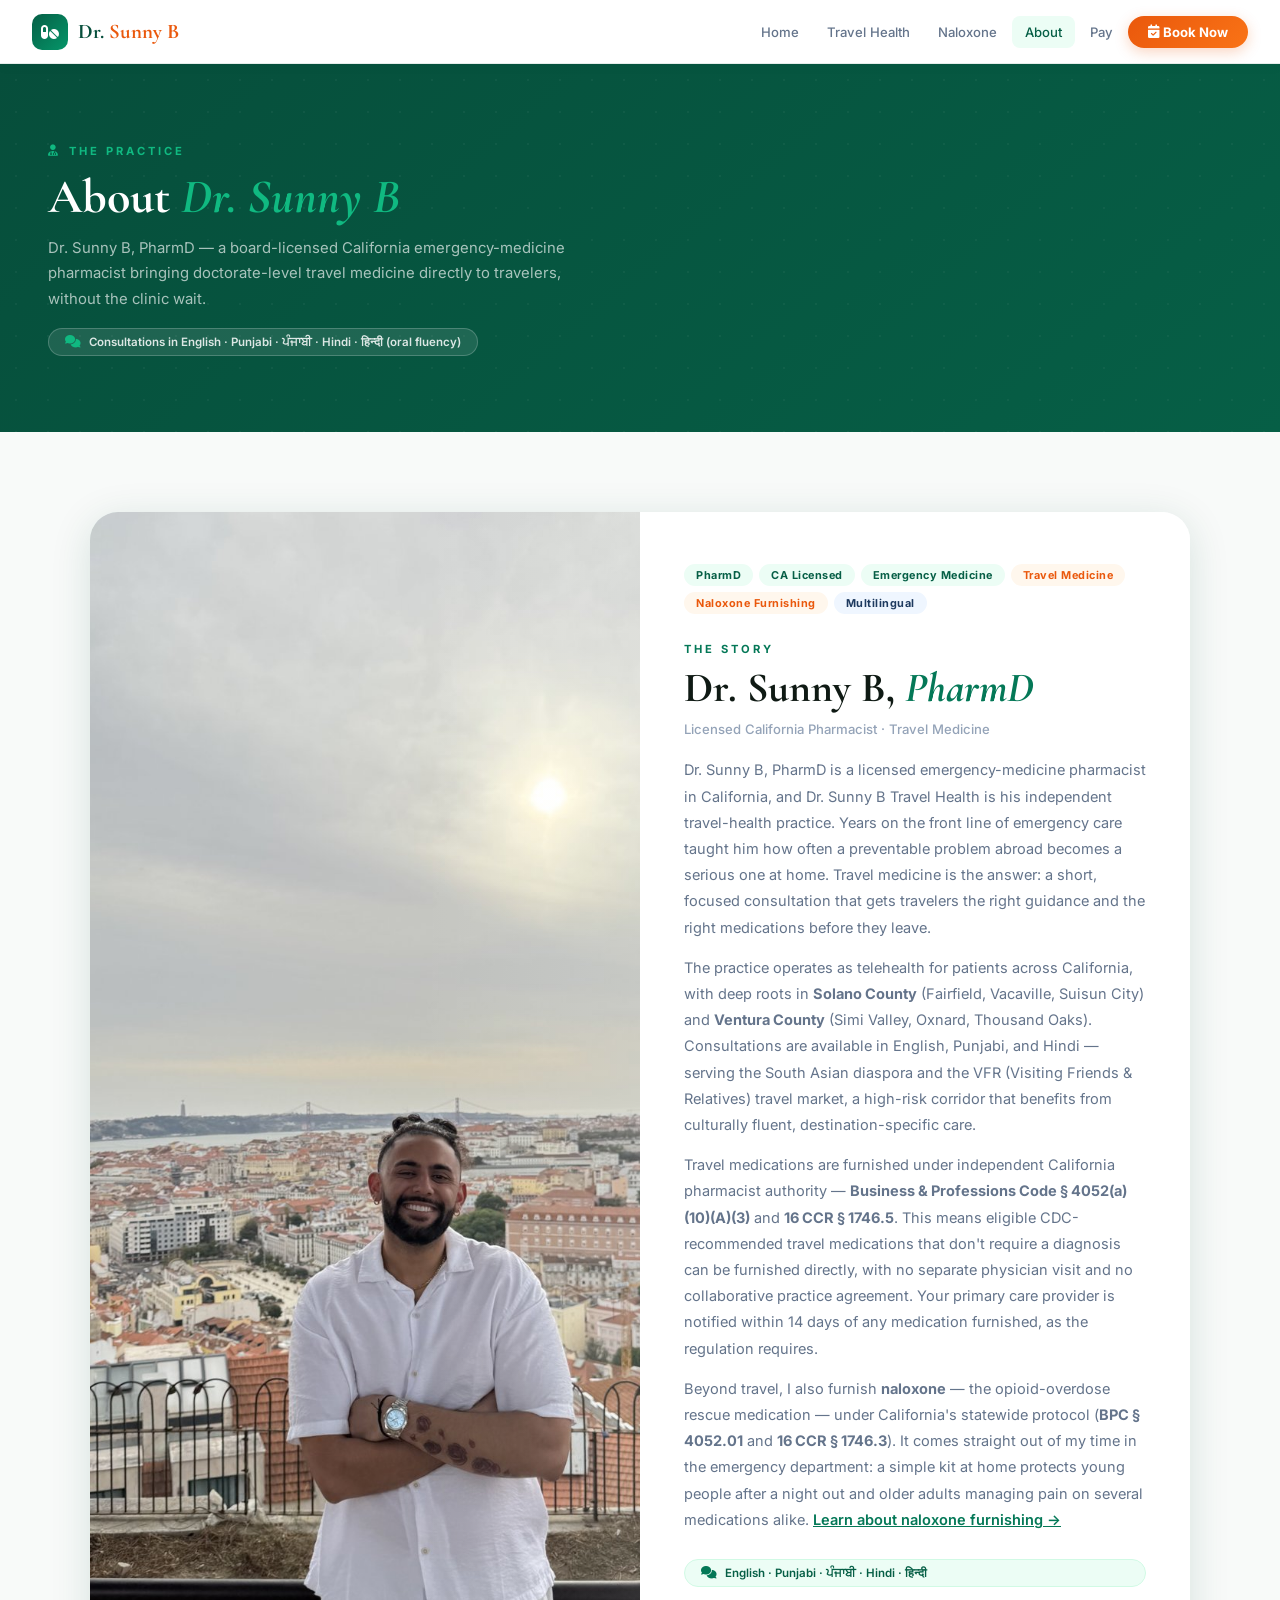
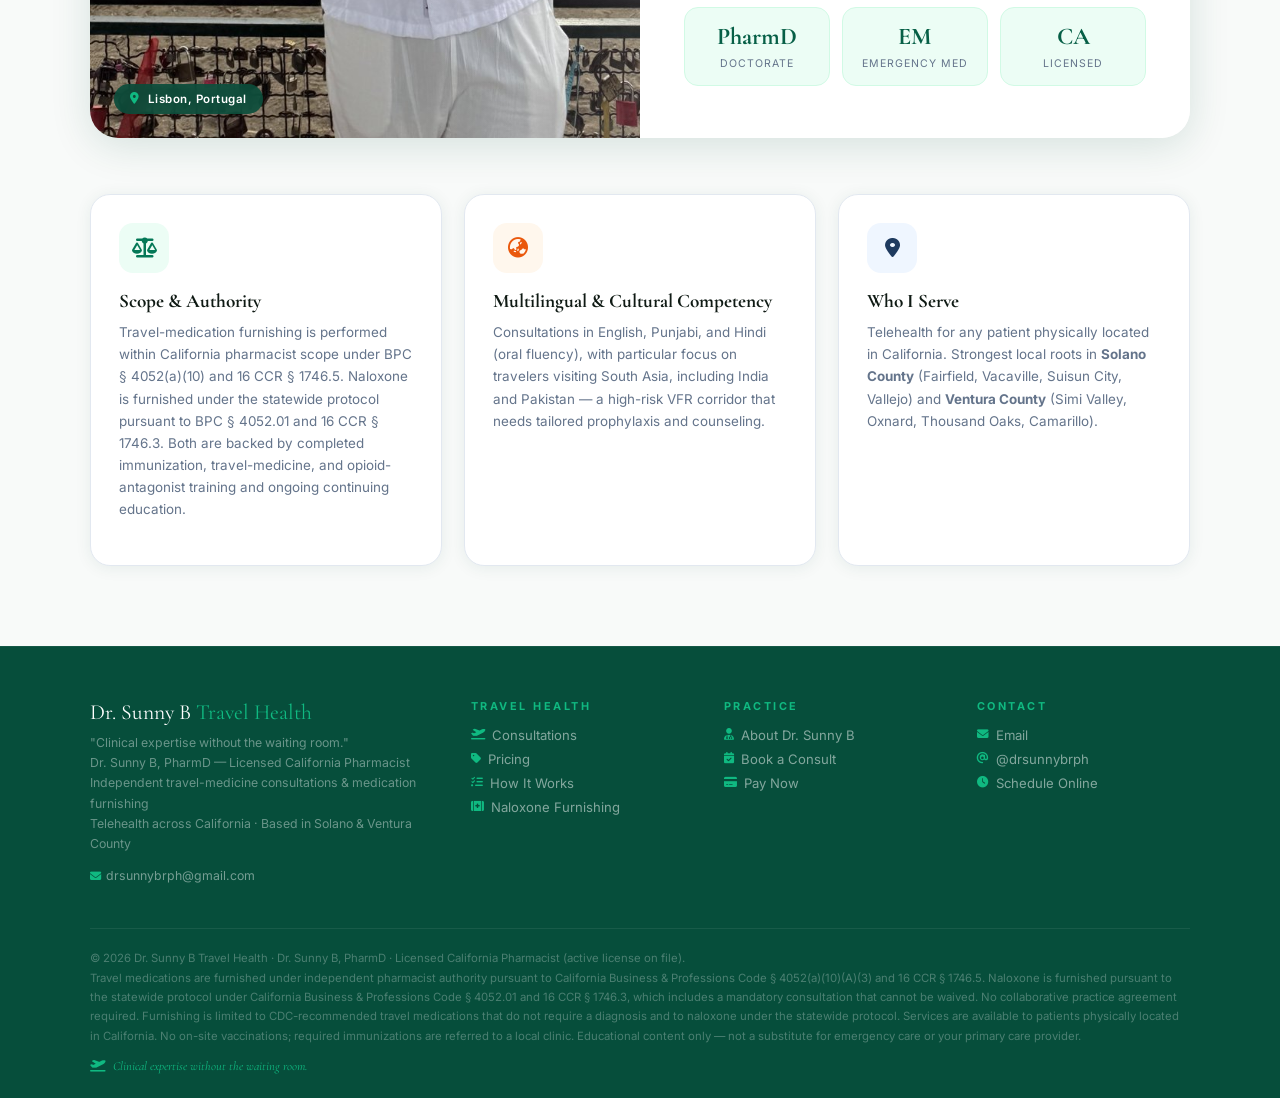
==== commit cb1bd62e: "Add files via upload" ====
--- a/about.html
+++ b/about.html
@@ -47,14 +47,13 @@
     <div class="container">
       <div class="about-wrap">
         <div class="about-photo-panel" id="aboutPhotoPanel">
-          <img id="aboutPhoto" src="sunny.jpg" alt="Dr. Sunny B, PharmD"
-            onerror="this.style.display='none';document.getElementById('aboutFallback').style.display='flex'"/>
+          <div class="about-slides" id="aboutSlides"></div>
           <div class="about-fallback" id="aboutFallback">
             <i class="fa-solid fa-user-doctor"></i>
-            <p>Add your photo as<br/><strong>sunny.jpg</strong></p>
+            <p>Add your photos<br/>(set them in <strong>script.js</strong> &rarr; ABOUT_SLIDES)</p>
           </div>
           <div class="about-photo-overlay"></div>
-          <div class="about-photo-tag"><i class="fa-solid fa-location-dot"></i> California</div>
+          <div class="about-photo-tag" id="aboutPhotoTag"><i class="fa-solid fa-location-dot"></i> <span id="aboutPhotoCaption">Lisbon, Portugal</span></div>
         </div>
         <div class="about-text-panel">
           <div class="cred-badges">
@@ -71,6 +70,7 @@
           <p>Dr. Sunny B, PharmD is a licensed emergency-medicine pharmacist in California, and Dr. Sunny B Travel Health is his independent travel-health practice. Years on the front line of emergency care taught him how often a preventable problem abroad becomes a serious one at home. Travel medicine is the answer: a short, focused consultation that gets travelers the right guidance and the right medications before they leave.</p>
           <p>The practice operates as telehealth for patients across California, with deep roots in <strong>Solano County</strong> (Fairfield, Vacaville, Suisun City) and <strong>Ventura County</strong> (Simi Valley, Oxnard, Thousand Oaks). Consultations are available in English, Punjabi, and Hindi — serving the South Asian diaspora and the VFR (Visiting Friends &amp; Relatives) travel market, a high-risk corridor that benefits from culturally fluent, destination-specific care.</p>
           <p>Travel medications are furnished under independent California pharmacist authority — <strong>Business &amp; Professions Code § 4052(a)(10)(A)(3)</strong> and <strong>16 CCR § 1746.5</strong>. This means eligible CDC-recommended travel medications that don't require a diagnosis can be furnished directly, with no separate physician visit and no collaborative practice agreement. Your primary care provider is notified within 14 days of any medication furnished, as the regulation requires.</p>
+          <p>Beyond travel, I also furnish <strong>naloxone</strong> &mdash; the opioid-overdose rescue medication &mdash; under California's statewide protocol (<strong>BPC § 4052.01</strong> and <strong>16 CCR § 1746.3</strong>). It comes straight out of my time in the emergency department: a simple kit at home protects young people after a night out and older adults managing pain on several medications alike. <a href="naloxone.html" style="color:var(--emerald2);font-weight:600;">Learn about naloxone furnishing &rarr;</a></p>
           <div class="lang-badge-light"><i class="fa-solid fa-comments"></i> English · Punjabi · ਪੰਜਾਬੀ · Hindi · हिन्दी</div>
           <div class="about-stats" style="margin-top:20px;">
             <div class="astat"><span class="astat-num">PharmD</span><span class="astat-label">Doctorate</span></div>
--- a/styles.css
+++ b/styles.css
@@ -323,3 +323,9 @@
 .bf-status.err{background:#FEF2F2;border:1px solid #FECACA;color:#B91C1C;}
 .bf-priv{grid-column:1 / -1;font-size:.72rem;color:var(--gray2);text-align:center;line-height:1.6;margin-top:2px;}
 @media(max-width:560px){.bf-grid{grid-template-columns:1fr;}.bf-wrap{padding:30px 20px;}}
+
+
+/* ===== ABOUT PHOTO SLIDESHOW ===== */
+.about-slides{position:absolute;inset:0;}
+.about-slide{position:absolute;inset:0;width:100%;height:100%;object-fit:cover;object-position:center 55%;opacity:0;transition:opacity 1s ease;}
+.about-slide.active{opacity:1;}
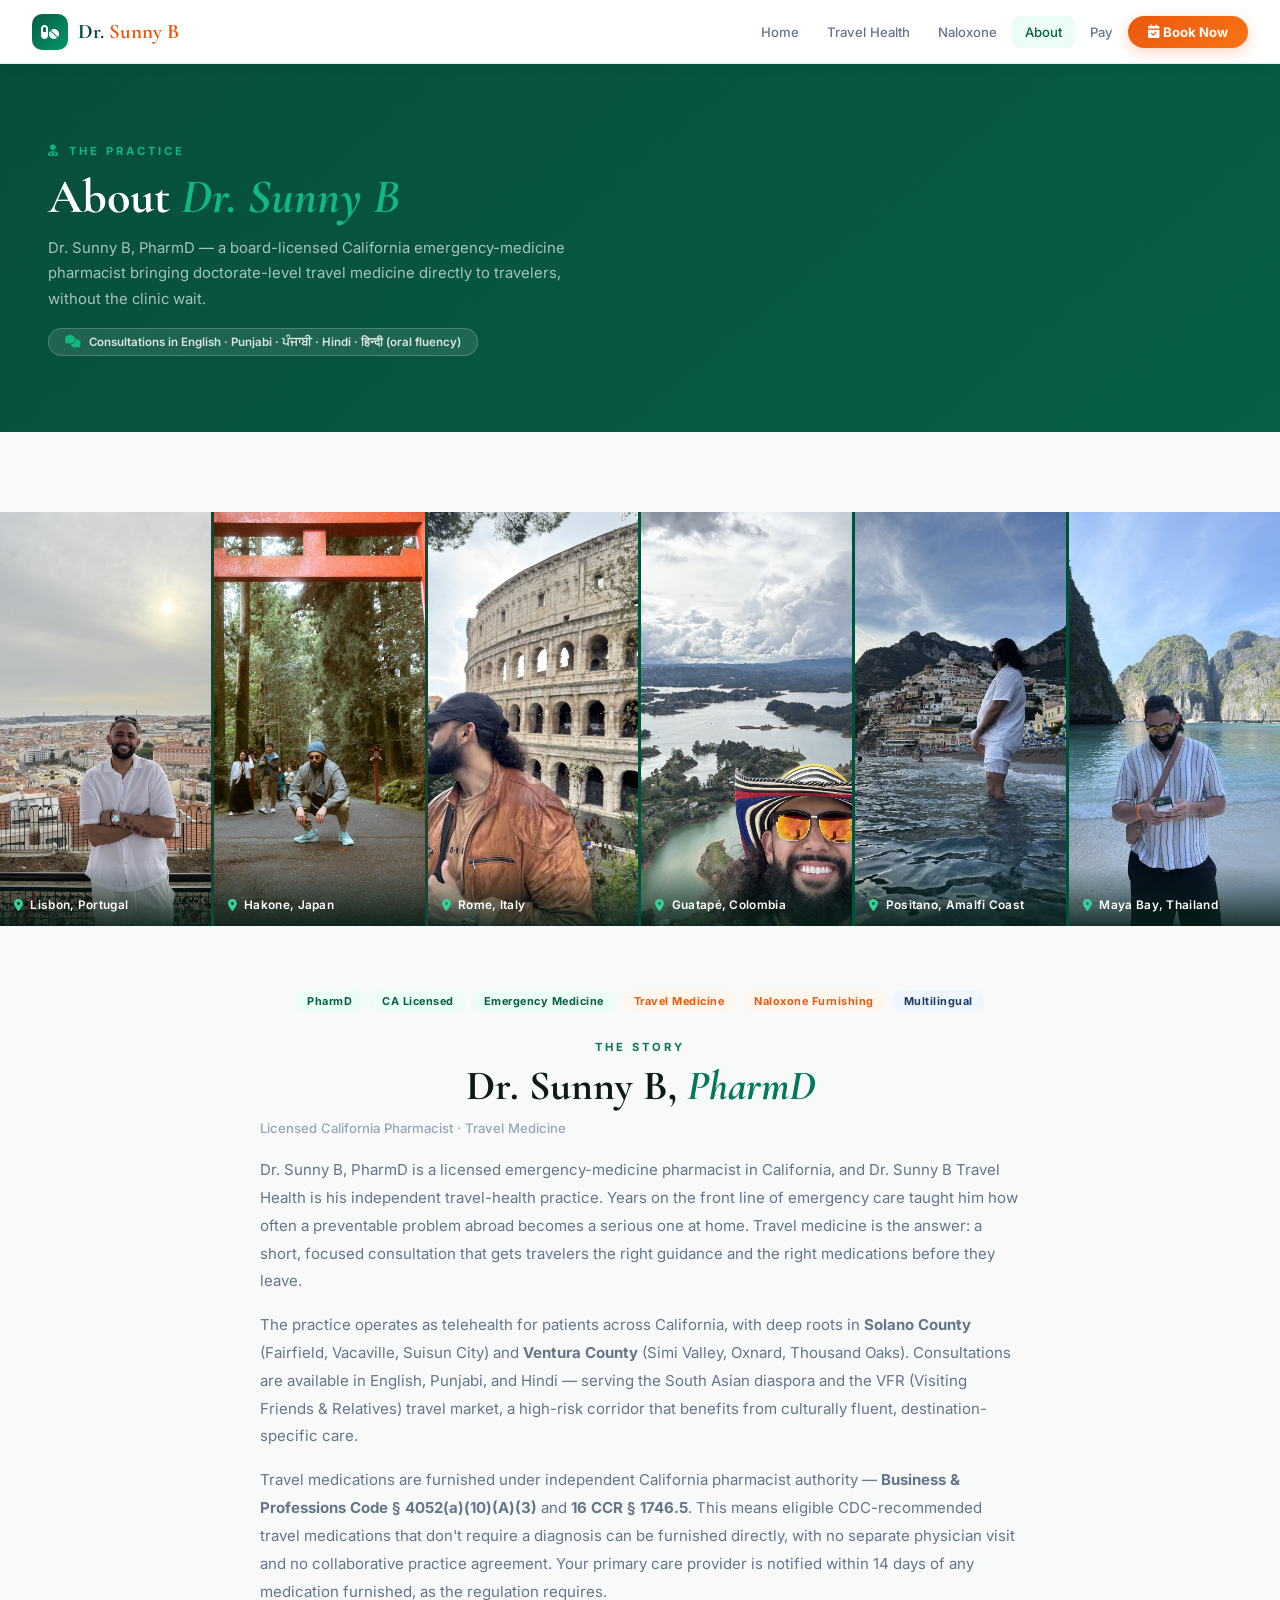
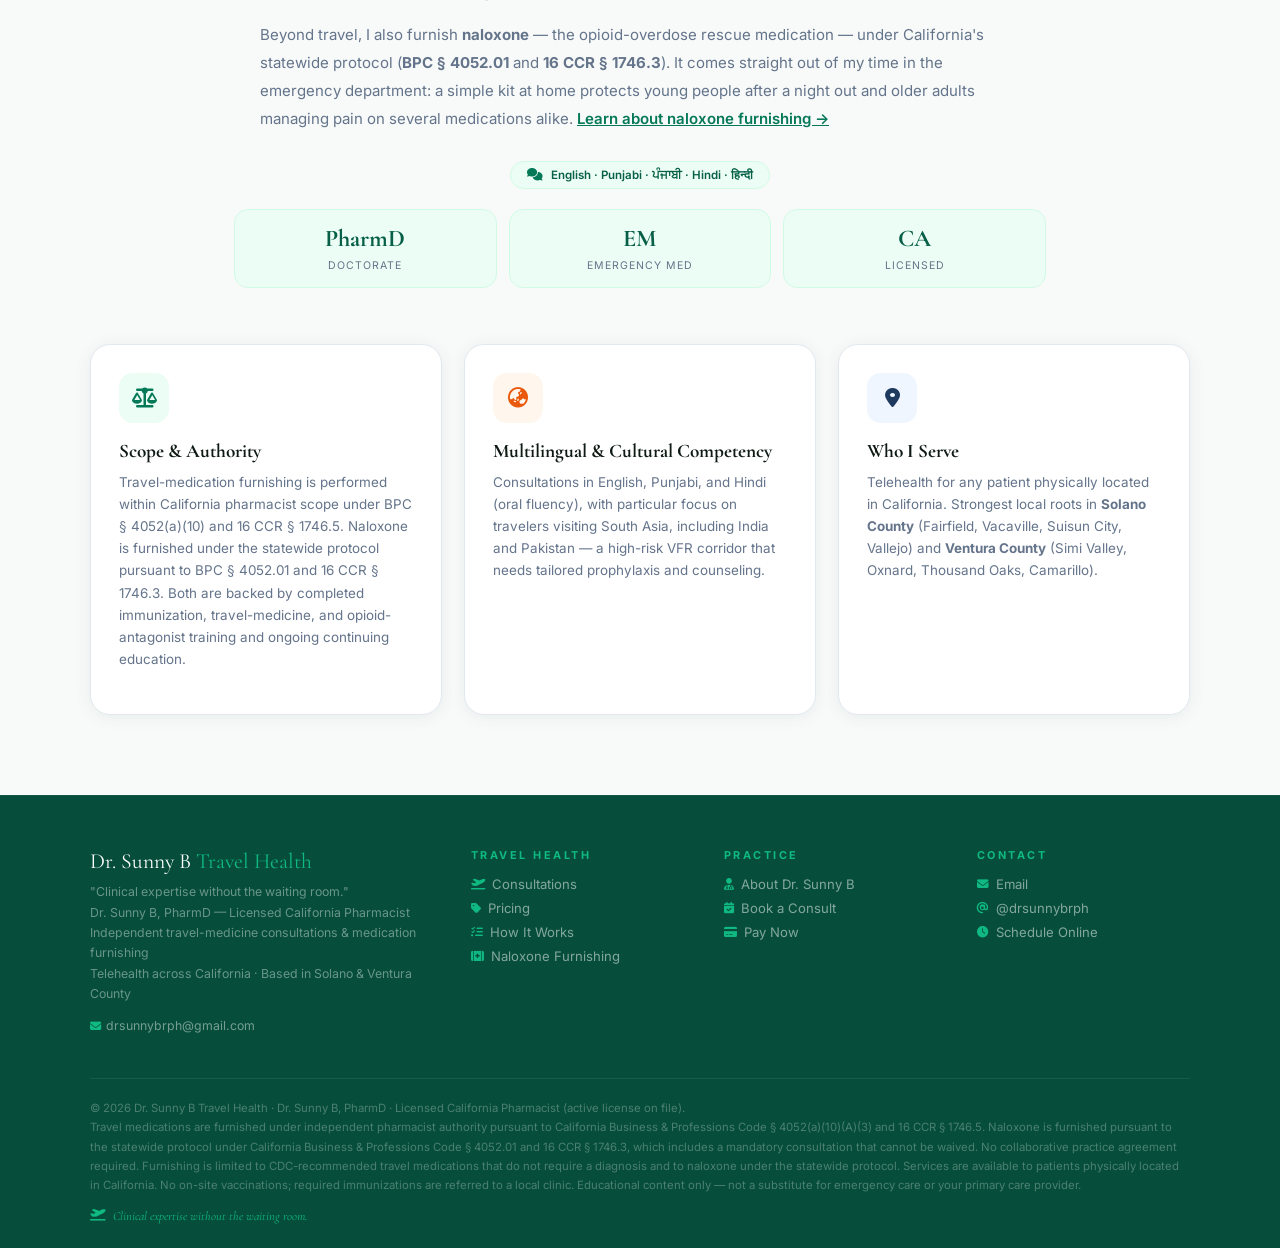
==== commit 6b5d4567: "Add files via upload" ====
--- a/about.html
+++ b/about.html
@@ -45,17 +45,9 @@
 
   <section>
     <div class="container">
-      <div class="about-wrap">
-        <div class="about-photo-panel" id="aboutPhotoPanel">
-          <div class="about-slides" id="aboutSlides"></div>
-          <div class="about-fallback" id="aboutFallback">
-            <i class="fa-solid fa-user-doctor"></i>
-            <p>Add your photos<br/>(set them in <strong>script.js</strong> &rarr; ABOUT_SLIDES)</p>
-          </div>
-          <div class="about-photo-overlay"></div>
-          <div class="about-photo-tag" id="aboutPhotoTag"><i class="fa-solid fa-location-dot"></i> <span id="aboutPhotoCaption">Lisbon, Portugal</span></div>
-        </div>
-        <div class="about-text-panel">
+      <div class="about-gallery" id="aboutGallery"></div>
+      <div class="about-story">
+        <div class="about-story-inner">
           <div class="cred-badges">
             <span class="badge b-green">PharmD</span>
             <span class="badge b-green">CA Licensed</span>
--- a/styles.css
+++ b/styles.css
@@ -327,5 +327,44 @@
 
 /* ===== ABOUT PHOTO SLIDESHOW ===== */
 .about-slides{position:absolute;inset:0;}
-.about-slide{position:absolute;inset:0;width:100%;height:100%;object-fit:cover;object-position:center 55%;opacity:0;transition:opacity 1s ease;}
+.about-slide{position:absolute;inset:0;opacity:0;transition:opacity 1s ease;}
 .about-slide.active{opacity:1;}
+.about-slide-bg{position:absolute;inset:0;background-size:cover;background-position:center;filter:blur(24px) brightness(.7);transform:scale(1.18);}
+.about-slide-fg{position:absolute;inset:0;width:100%;height:100%;object-fit:contain;}
+
+
+/* ===== ABOUT FULL-BLEED HERO (photo bleeds full width, fades into bg) ===== */
+.about-hero{position:relative;left:50%;right:50%;width:100vw;margin-left:-50vw;margin-right:-50vw;min-height:760px;background:var(--cream);overflow:hidden;display:flex;align-items:center;}
+.about-hero-media{position:absolute;top:0;bottom:0;left:0;width:64%;background:var(--cream);}
+.about-hero-scrim{position:absolute;inset:0;pointer-events:none;z-index:2;background:
+  linear-gradient(to right, rgba(248,250,249,0) 46%, rgba(248,250,249,.6) 70%, var(--cream) 88%),
+  linear-gradient(to bottom, var(--cream), rgba(248,250,249,0) 15%, rgba(248,250,249,0) 85%, var(--cream));}
+.about-hero-content{position:relative;z-index:3;margin-left:auto;width:46%;max-width:640px;padding:64px 56px 64px 20px;}
+.about-hero-content p{font-size:.91rem;color:var(--gray);line-height:1.8;margin-bottom:14px;}
+.about-hero-content .section-title em{color:var(--emerald2);}
+.about-hero .about-photo-tag{z-index:4;}
+@media(max-width:980px){
+  .about-hero{display:block;min-height:0;}
+  .about-hero-media{position:relative;width:100%;height:58vh;min-height:380px;}
+  .about-hero-scrim{background:linear-gradient(to bottom, rgba(248,250,249,0) 52%, var(--cream) 95%);}
+  .about-hero-content{width:auto;max-width:none;margin:0;padding:6px 22px 44px;}
+}
+
+
+/* ===== ABOUT TRAVEL GALLERY (full-width destination strip) ===== */
+.about-gallery{position:relative;left:50%;right:50%;width:100vw;margin-left:-50vw;margin-right:-50vw;display:flex;gap:3px;background:var(--forest);}
+.gtile{position:relative;flex:1 1 0;min-width:0;margin:0;height:clamp(360px,46vh,500px);overflow:hidden;}
+.gtile img{width:100%;height:100%;object-fit:cover;object-position:center center;display:block;transition:transform .7s ease;}
+.gtile:hover img{transform:scale(1.06);}
+.gtile figcaption{position:absolute;left:0;right:0;bottom:0;padding:32px 14px 14px;color:#fff;font-size:.74rem;font-weight:600;letter-spacing:.3px;background:linear-gradient(to top, rgba(4,30,22,.85), rgba(4,30,22,0));display:flex;align-items:center;gap:7px;}
+.gtile figcaption i{color:#34D399;}
+.about-story{max-width:860px;margin:64px auto 0;padding:0 24px;text-align:center;}
+.about-story .cred-badges{justify-content:center;}
+.about-story p{font-size:.94rem;color:var(--gray);line-height:1.85;margin:0 auto 16px;max-width:760px;text-align:left;}
+.about-story .section-title em{color:var(--emerald2);}
+.about-story .about-stats{justify-content:center;}
+@media(max-width:980px){
+  .about-gallery{overflow-x:auto;scroll-snap-type:x mandatory;-webkit-overflow-scrolling:touch;gap:2px;}
+  .gtile{flex:0 0 64%;height:52vh;min-height:340px;scroll-snap-align:start;}
+  .about-story{margin-top:40px;}
+}
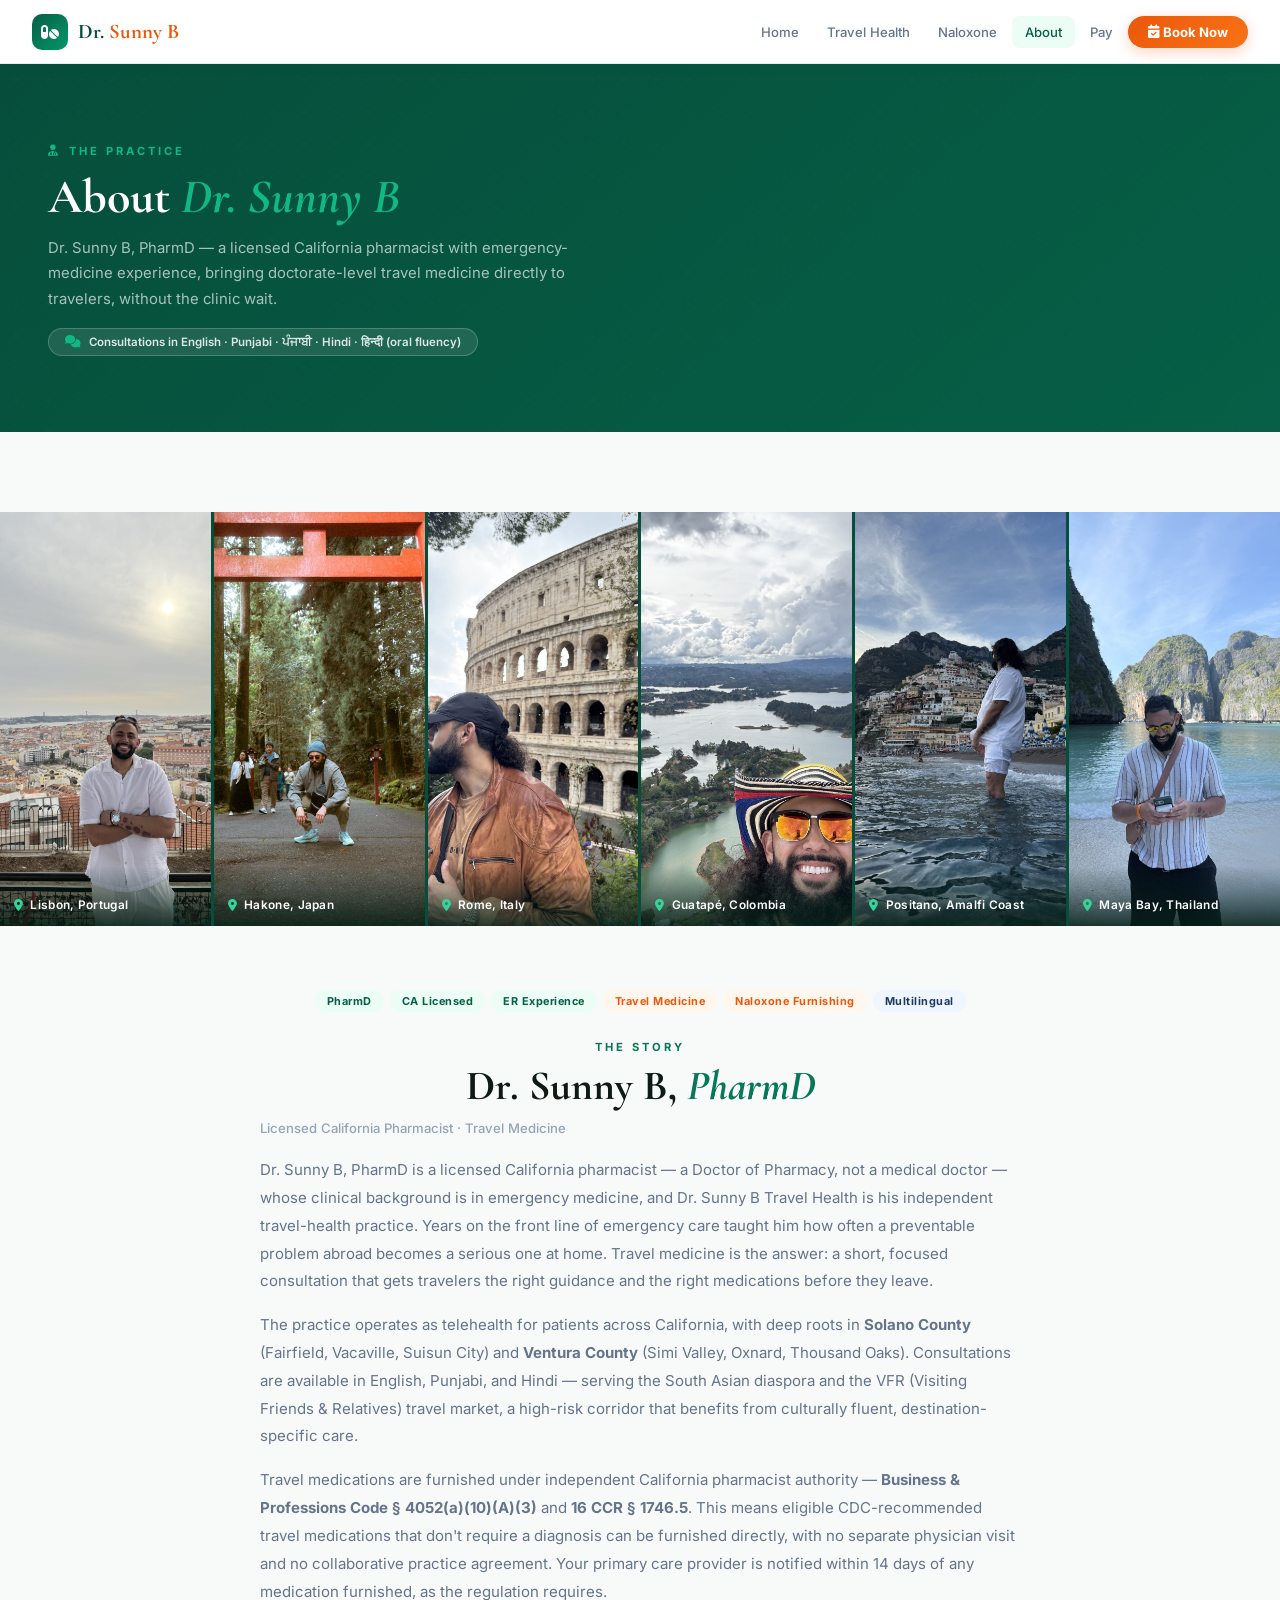
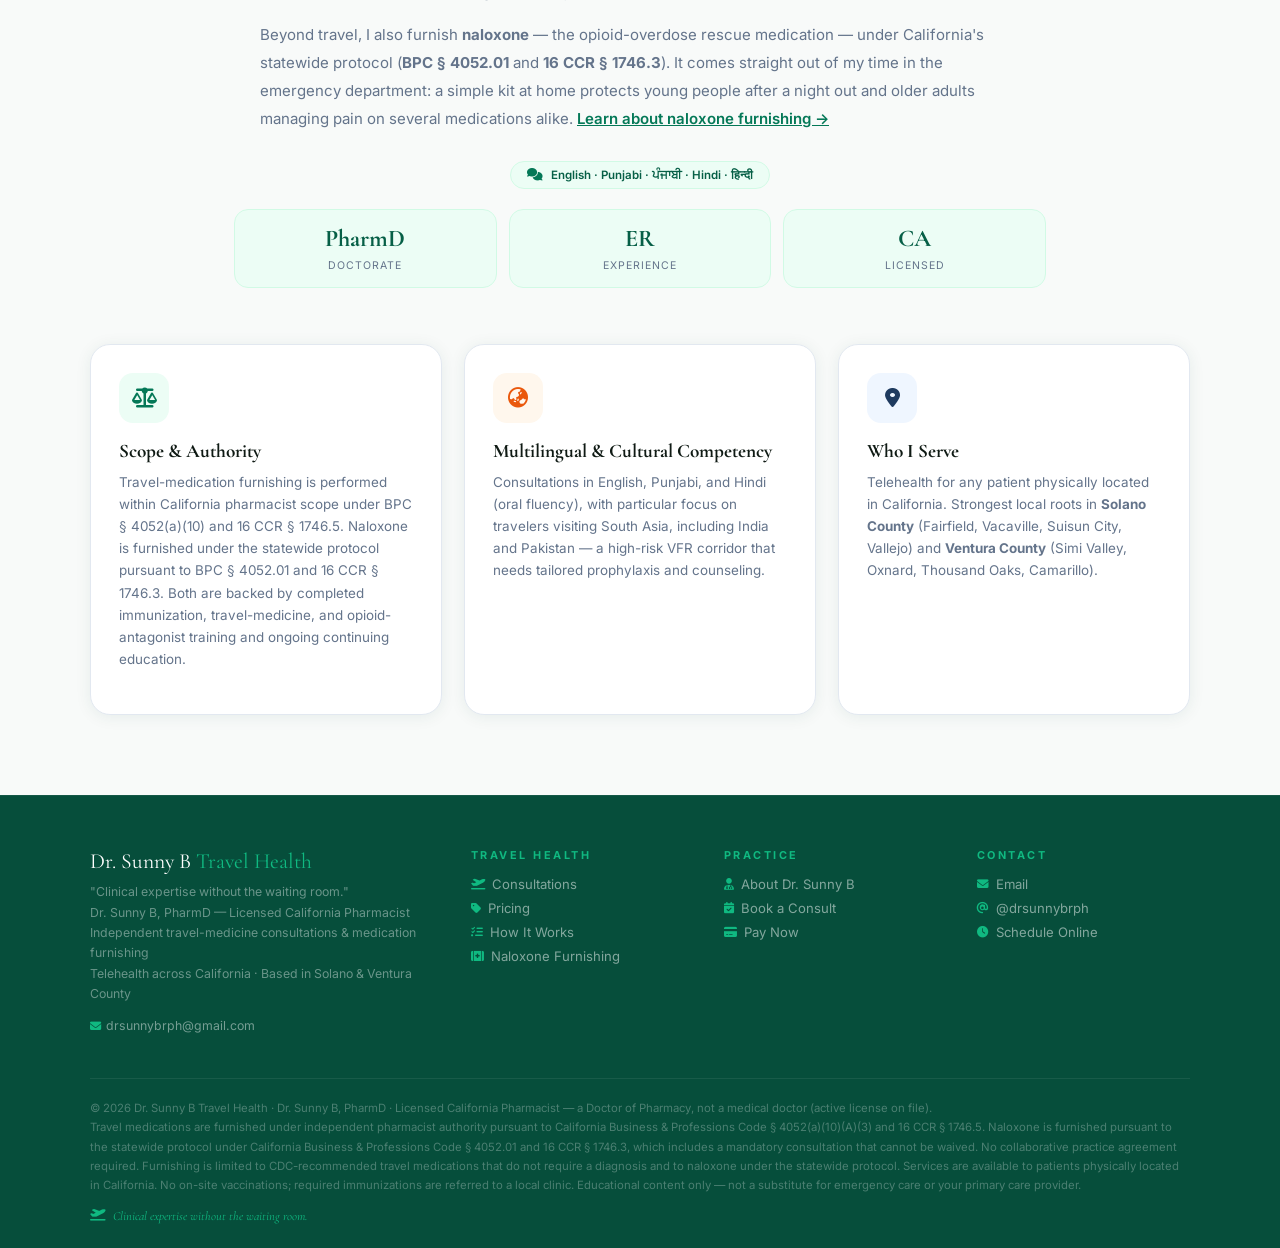
==== commit 07556a83: "Add files via upload" ====
--- a/about.html
+++ b/about.html
@@ -4,8 +4,8 @@
 <meta charset="UTF-8"/>
 <meta name="viewport" content="width=device-width, initial-scale=1.0"/>
 <title>About Dr. Sunny B, PharmD | California Travel Medicine Pharmacist</title>
-<meta name="description" content="Dr. Sunny B, PharmD — a board-licensed California emergency-medicine pharmacist providing independent travel health consultations, travel-medication furnishing, and naloxone furnishing. Telehealth across California; based in Solano and Ventura County. Consultations in English, Punjabi, and Hindi."/>
-<meta name="keywords" content="Dr Sunny B PharmD, travel medicine pharmacist California, naloxone furnishing pharmacist California, Punjabi pharmacist travel health, Hindi pharmacist telehealth, emergency medicine pharmacist"/>
+<meta name="description" content="Dr. Sunny B, PharmD — a licensed California pharmacist with emergency-medicine experience, providing independent travel health consultations, travel-medication furnishing, and naloxone furnishing. Telehealth across California; based in Solano and Ventura County. Consultations in English, Punjabi, and Hindi."/>
+<meta name="keywords" content="Dr Sunny B PharmD, travel medicine pharmacist California, naloxone furnishing pharmacist California, Punjabi pharmacist travel health, Hindi pharmacist telehealth, emergency medicine experience"/>
 <meta property="og:title" content="About Dr. Sunny B, PharmD | Dr. Sunny B Travel Health"/>
 <meta property="og:description" content="Board-licensed California pharmacist providing independent travel health consultations and medication furnishing."/>
 <meta property="og:type" content="website"/>
@@ -38,7 +38,7 @@
     <div class="page-hero-inner">
       <span class="eyebrow"><i class="fa-solid fa-user-doctor"></i> The Practice</span>
       <h1>About <em>Dr. Sunny B</em></h1>
-      <p>Dr. Sunny B, PharmD — a board-licensed California emergency-medicine pharmacist bringing doctorate-level travel medicine directly to travelers, without the clinic wait.</p>
+      <p>Dr. Sunny B, PharmD — a licensed California pharmacist with emergency-medicine experience, bringing doctorate-level travel medicine directly to travelers, without the clinic wait.</p>
       <div class="lang-badge" style="margin-top:16px;"><i class="fa-solid fa-comments"></i> Consultations in English · Punjabi · ਪੰਜਾਬੀ · Hindi · हिन्दी (oral fluency)</div>
     </div>
   </div>
@@ -51,7 +51,7 @@
           <div class="cred-badges">
             <span class="badge b-green">PharmD</span>
             <span class="badge b-green">CA Licensed</span>
-            <span class="badge b-green">Emergency Medicine</span>
+            <span class="badge b-green">ER Experience</span>
             <span class="badge b-orange">Travel Medicine</span>
             <span class="badge b-orange">Naloxone Furnishing</span>
             <span class="badge b-slate">Multilingual</span>
@@ -59,14 +59,14 @@
           <span class="eyebrow">The Story</span>
           <h2 class="section-title" style="margin-bottom:4px;">Dr. Sunny B, <em>PharmD</em></h2>
           <p style="font-size:.82rem;color:var(--gray2);margin-bottom:16px;font-weight:500;">Licensed California Pharmacist · Travel Medicine</p>
-          <p>Dr. Sunny B, PharmD is a licensed emergency-medicine pharmacist in California, and Dr. Sunny B Travel Health is his independent travel-health practice. Years on the front line of emergency care taught him how often a preventable problem abroad becomes a serious one at home. Travel medicine is the answer: a short, focused consultation that gets travelers the right guidance and the right medications before they leave.</p>
+          <p>Dr. Sunny B, PharmD is a licensed California pharmacist — a Doctor of Pharmacy, not a medical doctor — whose clinical background is in emergency medicine, and Dr. Sunny B Travel Health is his independent travel-health practice. Years on the front line of emergency care taught him how often a preventable problem abroad becomes a serious one at home. Travel medicine is the answer: a short, focused consultation that gets travelers the right guidance and the right medications before they leave.</p>
           <p>The practice operates as telehealth for patients across California, with deep roots in <strong>Solano County</strong> (Fairfield, Vacaville, Suisun City) and <strong>Ventura County</strong> (Simi Valley, Oxnard, Thousand Oaks). Consultations are available in English, Punjabi, and Hindi — serving the South Asian diaspora and the VFR (Visiting Friends &amp; Relatives) travel market, a high-risk corridor that benefits from culturally fluent, destination-specific care.</p>
           <p>Travel medications are furnished under independent California pharmacist authority — <strong>Business &amp; Professions Code § 4052(a)(10)(A)(3)</strong> and <strong>16 CCR § 1746.5</strong>. This means eligible CDC-recommended travel medications that don't require a diagnosis can be furnished directly, with no separate physician visit and no collaborative practice agreement. Your primary care provider is notified within 14 days of any medication furnished, as the regulation requires.</p>
           <p>Beyond travel, I also furnish <strong>naloxone</strong> &mdash; the opioid-overdose rescue medication &mdash; under California's statewide protocol (<strong>BPC § 4052.01</strong> and <strong>16 CCR § 1746.3</strong>). It comes straight out of my time in the emergency department: a simple kit at home protects young people after a night out and older adults managing pain on several medications alike. <a href="naloxone.html" style="color:var(--emerald2);font-weight:600;">Learn about naloxone furnishing &rarr;</a></p>
           <div class="lang-badge-light"><i class="fa-solid fa-comments"></i> English · Punjabi · ਪੰਜਾਬੀ · Hindi · हिन्दी</div>
           <div class="about-stats" style="margin-top:20px;">
             <div class="astat"><span class="astat-num">PharmD</span><span class="astat-label">Doctorate</span></div>
-            <div class="astat"><span class="astat-num">EM</span><span class="astat-label">Emergency Med</span></div>
+            <div class="astat"><span class="astat-num">ER</span><span class="astat-label">Experience</span></div>
             <div class="astat"><span class="astat-num">CA</span><span class="astat-label">Licensed</span></div>
           </div>
         </div>
@@ -110,7 +110,7 @@
     </div>
     <div class="footer-bottom">
       <div>
-        <div class="footer-legal">© 2026 Dr. Sunny B Travel Health · Dr. Sunny B, PharmD · Licensed California Pharmacist (active license on file).<br/>Travel medications are furnished under independent pharmacist authority pursuant to California Business &amp; Professions Code § 4052(a)(10)(A)(3) and 16 CCR § 1746.5. Naloxone is furnished pursuant to the statewide protocol under California Business &amp; Professions Code § 4052.01 and 16 CCR § 1746.3, which includes a mandatory consultation that cannot be waived. No collaborative practice agreement required. Furnishing is limited to CDC-recommended travel medications that do not require a diagnosis and to naloxone under the statewide protocol. Services are available to patients physically located in California. No on-site vaccinations; required immunizations are referred to a local clinic. Educational content only — not a substitute for emergency care or your primary care provider.</div>
+        <div class="footer-legal">© 2026 Dr. Sunny B Travel Health · Dr. Sunny B, PharmD · Licensed California Pharmacist — a Doctor of Pharmacy, not a medical doctor (active license on file).<br/>Travel medications are furnished under independent pharmacist authority pursuant to California Business &amp; Professions Code § 4052(a)(10)(A)(3) and 16 CCR § 1746.5. Naloxone is furnished pursuant to the statewide protocol under California Business &amp; Professions Code § 4052.01 and 16 CCR § 1746.3, which includes a mandatory consultation that cannot be waived. No collaborative practice agreement required. Furnishing is limited to CDC-recommended travel medications that do not require a diagnosis and to naloxone under the statewide protocol. Services are available to patients physically located in California. No on-site vaccinations; required immunizations are referred to a local clinic. Educational content only — not a substitute for emergency care or your primary care provider.</div>
       </div>
       <div class="footer-love"><i class="fa-solid fa-plane-departure"></i> Clinical expertise without the waiting room.</div>
     </div>
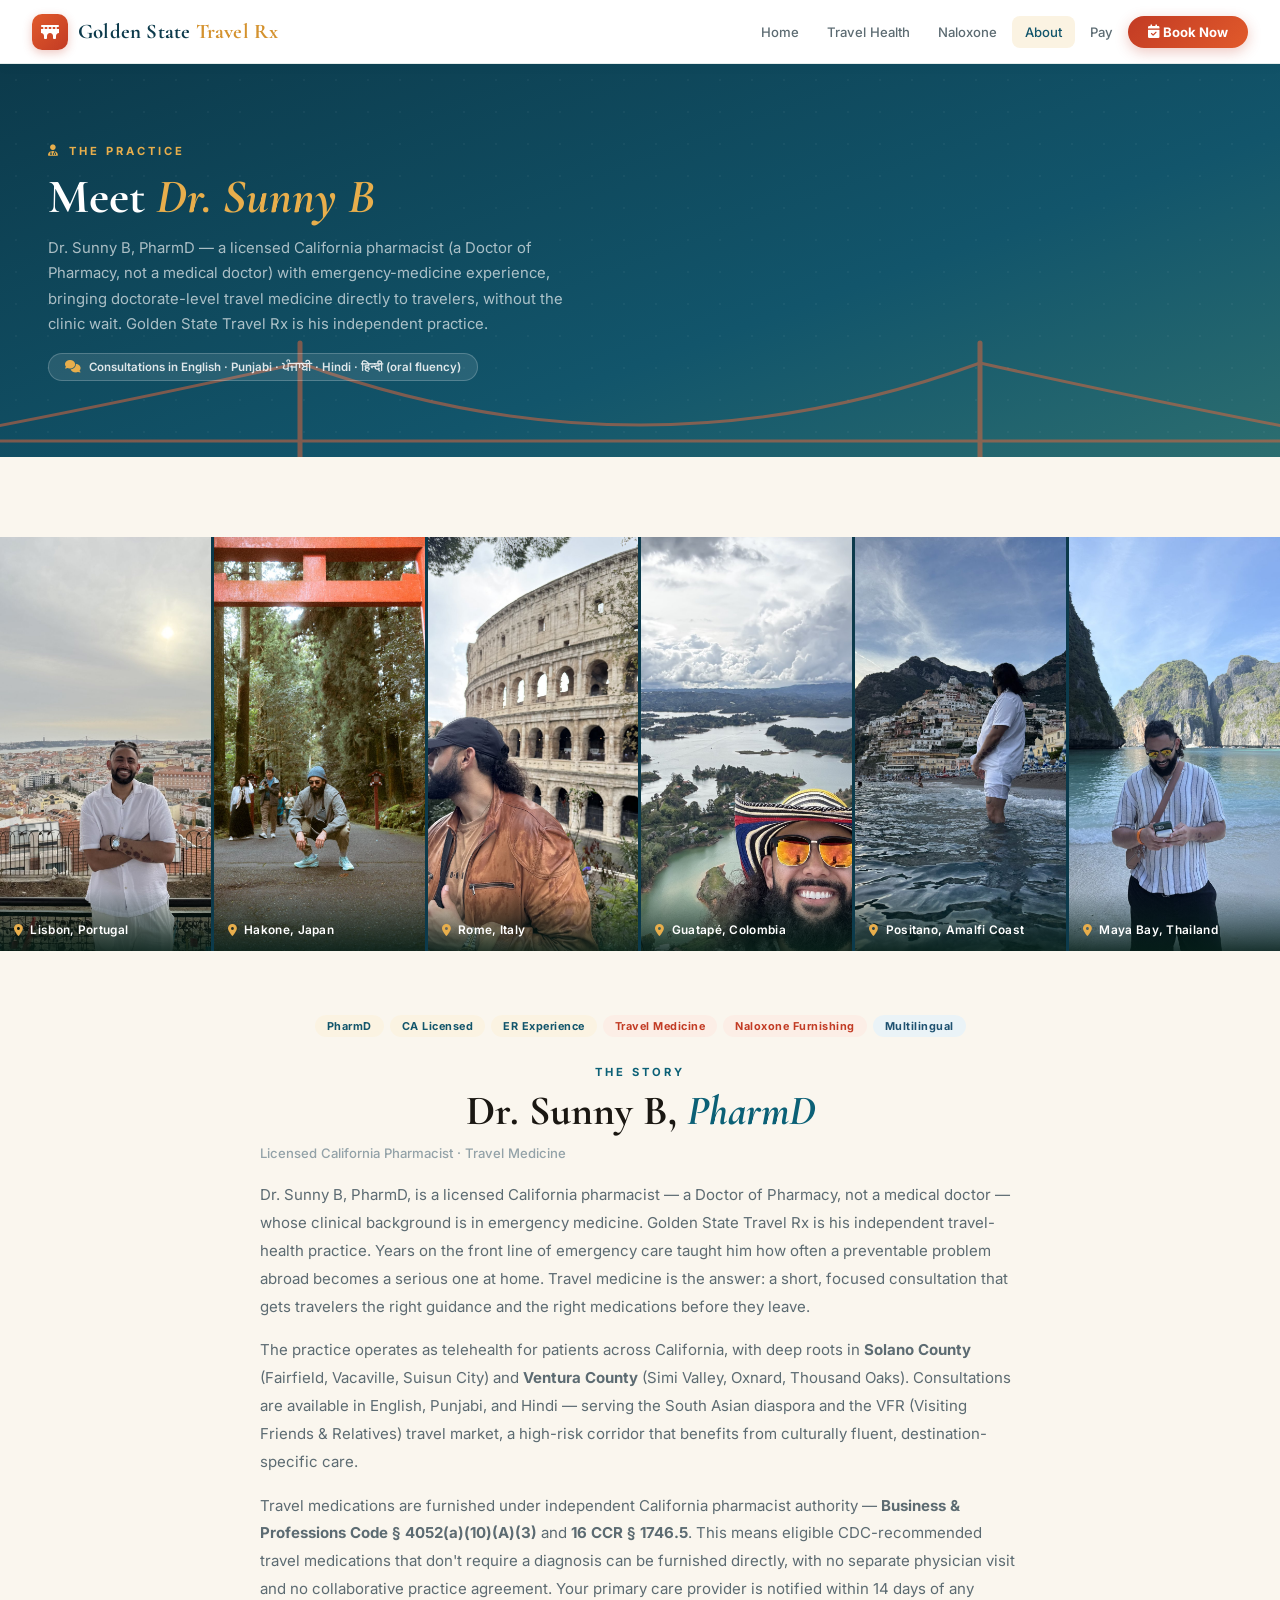
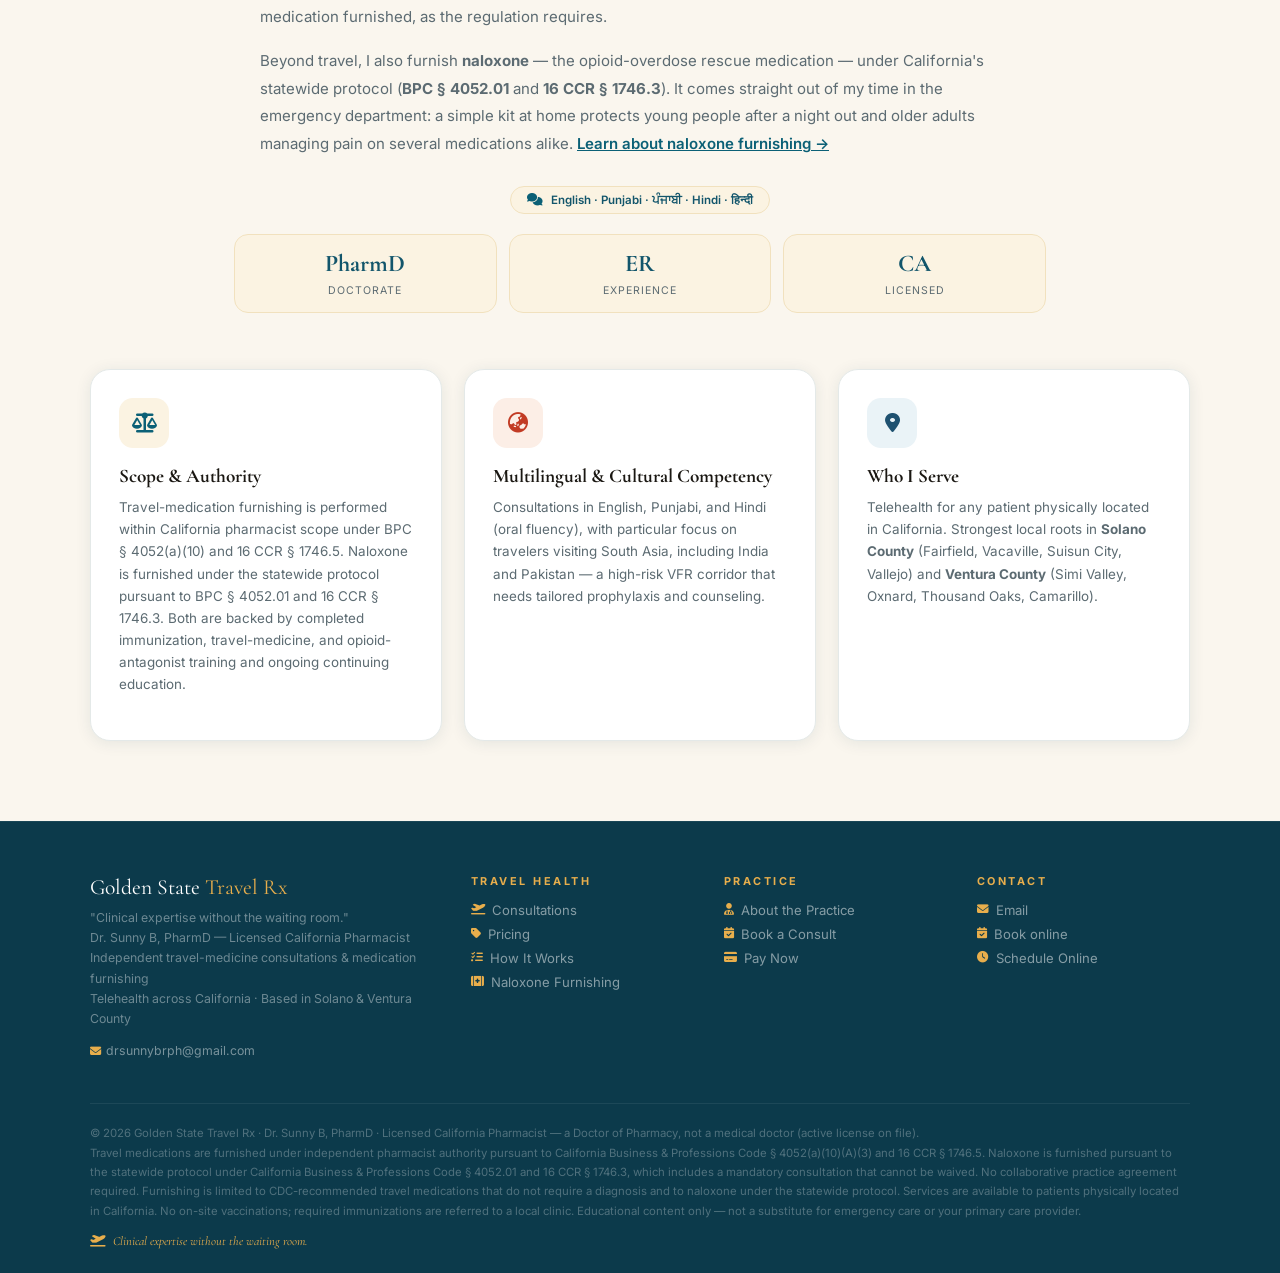
==== commit 96a1906b: "Add files via upload" ====
--- a/about.html
+++ b/about.html
@@ -3,14 +3,14 @@
 <head>
 <meta charset="UTF-8"/>
 <meta name="viewport" content="width=device-width, initial-scale=1.0"/>
-<title>About Dr. Sunny B, PharmD | California Travel Medicine Pharmacist</title>
-<meta name="description" content="Dr. Sunny B, PharmD — a licensed California pharmacist with emergency-medicine experience, providing independent travel health consultations, travel-medication furnishing, and naloxone furnishing. Telehealth across California; based in Solano and Ventura County. Consultations in English, Punjabi, and Hindi."/>
-<meta name="keywords" content="Dr Sunny B PharmD, travel medicine pharmacist California, naloxone furnishing pharmacist California, Punjabi pharmacist travel health, Hindi pharmacist telehealth, emergency medicine experience"/>
-<meta property="og:title" content="About Dr. Sunny B, PharmD | Dr. Sunny B Travel Health"/>
-<meta property="og:description" content="Board-licensed California pharmacist providing independent travel health consultations and medication furnishing."/>
+<title>About | Golden State Travel Rx — California Travel Medicine Pharmacist</title>
+<meta name="description" content="Golden State Travel Rx — an independent California travel-health practice led by Dr. Sunny B, PharmD, a licensed pharmacist with emergency-medicine experience, providing travel health consultations, travel-medication furnishing, and naloxone furnishing. Telehealth across California; based in Solano and Ventura County. Consultations in English, Punjabi, and Hindi."/>
+<meta name="keywords" content="Golden State Travel Rx, travel Rx California, travel medicine pharmacist California, naloxone furnishing pharmacist California, Punjabi pharmacist travel health, Hindi pharmacist telehealth, emergency medicine experience"/>
+<meta property="og:title" content="About | Golden State Travel Rx"/>
+<meta property="og:description" content="Licensed California pharmacist providing independent travel health consultations and medication furnishing under Golden State Travel Rx."/>
 <meta property="og:type" content="website"/>
-<meta property="og:url" content="https://drsunnybrph.com/about.html"/>
-<link rel="canonical" href="https://drsunnybrph.com/about.html"/>
+<meta property="og:url" content="https://goldenstatetravelrx.com/about.html"/>
+<link rel="canonical" href="https://goldenstatetravelrx.com/about.html"/>
 <link href="https://fonts.googleapis.com/css2?family=Cormorant+Garamond:ital,wght@0,400;0,600;0,700;1,400;1,600&family=Inter:wght@300;400;500;600;700&display=swap" rel="stylesheet"/>
 <link href="https://cdnjs.cloudflare.com/ajax/libs/font-awesome/6.5.0/css/all.min.css" rel="stylesheet"/>
 <link rel="stylesheet" href="styles.css"/>
@@ -19,8 +19,8 @@
 
 <nav class="navbar">
   <a class="nav-brand" href="index.html">
-    <div class="nav-brand-icon"><i class="fa-solid fa-pills"></i></div>
-    <div class="nav-brand-text">Dr. <span>Sunny B</span></div>
+    <div class="nav-brand-icon"><i class="fa-solid fa-bridge"></i></div>
+    <div class="nav-brand-text">Golden State <span>Travel Rx</span></div>
   </a>
   <ul class="nav-menu" id="navMenu">
     <li class="nav-item"><a class="nav-link" href="index.html" data-nav="home">Home</a></li>
@@ -37,8 +37,8 @@
   <div class="page-hero">
     <div class="page-hero-inner">
       <span class="eyebrow"><i class="fa-solid fa-user-doctor"></i> The Practice</span>
-      <h1>About <em>Dr. Sunny B</em></h1>
-      <p>Dr. Sunny B, PharmD — a licensed California pharmacist with emergency-medicine experience, bringing doctorate-level travel medicine directly to travelers, without the clinic wait.</p>
+      <h1>Meet <em>Dr. Sunny B</em></h1>
+      <p>Dr. Sunny B, PharmD — a licensed California pharmacist (a Doctor of Pharmacy, not a medical doctor) with emergency-medicine experience, bringing doctorate-level travel medicine directly to travelers, without the clinic wait. Golden State Travel Rx is his independent practice.</p>
       <div class="lang-badge" style="margin-top:16px;"><i class="fa-solid fa-comments"></i> Consultations in English · Punjabi · ਪੰਜਾਬੀ · Hindi · हिन्दी (oral fluency)</div>
     </div>
   </div>
@@ -59,7 +59,7 @@
           <span class="eyebrow">The Story</span>
           <h2 class="section-title" style="margin-bottom:4px;">Dr. Sunny B, <em>PharmD</em></h2>
           <p style="font-size:.82rem;color:var(--gray2);margin-bottom:16px;font-weight:500;">Licensed California Pharmacist · Travel Medicine</p>
-          <p>Dr. Sunny B, PharmD is a licensed California pharmacist — a Doctor of Pharmacy, not a medical doctor — whose clinical background is in emergency medicine, and Dr. Sunny B Travel Health is his independent travel-health practice. Years on the front line of emergency care taught him how often a preventable problem abroad becomes a serious one at home. Travel medicine is the answer: a short, focused consultation that gets travelers the right guidance and the right medications before they leave.</p>
+          <p>Dr. Sunny B, PharmD, is a licensed California pharmacist — a Doctor of Pharmacy, not a medical doctor — whose clinical background is in emergency medicine. Golden State Travel Rx is his independent travel-health practice. Years on the front line of emergency care taught him how often a preventable problem abroad becomes a serious one at home. Travel medicine is the answer: a short, focused consultation that gets travelers the right guidance and the right medications before they leave.</p>
           <p>The practice operates as telehealth for patients across California, with deep roots in <strong>Solano County</strong> (Fairfield, Vacaville, Suisun City) and <strong>Ventura County</strong> (Simi Valley, Oxnard, Thousand Oaks). Consultations are available in English, Punjabi, and Hindi — serving the South Asian diaspora and the VFR (Visiting Friends &amp; Relatives) travel market, a high-risk corridor that benefits from culturally fluent, destination-specific care.</p>
           <p>Travel medications are furnished under independent California pharmacist authority — <strong>Business &amp; Professions Code § 4052(a)(10)(A)(3)</strong> and <strong>16 CCR § 1746.5</strong>. This means eligible CDC-recommended travel medications that don't require a diagnosis can be furnished directly, with no separate physician visit and no collaborative practice agreement. Your primary care provider is notified within 14 days of any medication furnished, as the regulation requires.</p>
           <p>Beyond travel, I also furnish <strong>naloxone</strong> &mdash; the opioid-overdose rescue medication &mdash; under California's statewide protocol (<strong>BPC § 4052.01</strong> and <strong>16 CCR § 1746.3</strong>). It comes straight out of my time in the emergency department: a simple kit at home protects young people after a night out and older adults managing pain on several medications alike. <a href="naloxone.html" style="color:var(--emerald2);font-weight:600;">Learn about naloxone furnishing &rarr;</a></p>
@@ -87,7 +87,7 @@
   <div class="footer-inner">
     <div class="footer-grid">
       <div>
-        <div class="footer-brand">Dr. Sunny B <span>Travel Health</span></div>
+        <div class="footer-brand">Golden State <span>Travel Rx</span></div>
         <div class="footer-tagline">"Clinical expertise without the waiting room."<br/>Dr. Sunny B, PharmD — Licensed California Pharmacist<br/>Independent travel-medicine consultations &amp; medication furnishing<br/>Telehealth across California · Based in Solano &amp; Ventura County</div>
         <div style="margin-top:10px;"><a href="mailto:drsunnybrph@gmail.com" style="color:rgba(255,255,255,.45);font-size:.77rem;text-decoration:none;font-family:'Inter',sans-serif;"><i class="fa-solid fa-envelope" style="font-size:.7rem;color:var(--emerald4);margin-right:5px;"></i>drsunnybrph@gmail.com</a></div>
       </div>
@@ -98,19 +98,19 @@
         <li><a href="naloxone.html"><i class="fa-solid fa-kit-medical"></i>Naloxone Furnishing</a></li>
       </ul></div>
       <div class="footer-col"><h4>Practice</h4><ul>
-        <li><a href="about.html"><i class="fa-solid fa-user-doctor"></i>About Dr. Sunny B</a></li>
+        <li><a href="about.html"><i class="fa-solid fa-user-doctor"></i>About the Practice</a></li>
         <li><a href="book.html"><i class="fa-solid fa-calendar-check"></i>Book a Consult</a></li>
         <li><a href="pay.html"><i class="fa-solid fa-credit-card"></i>Pay Now</a></li>
       </ul></div>
       <div class="footer-col"><h4>Contact</h4><ul>
         <li><a href="mailto:drsunnybrph@gmail.com"><i class="fa-solid fa-envelope"></i>Email</a></li>
-        <li><a href="pay.html"><i class="fa-solid fa-at"></i>@drsunnybrph</a></li>
+        <li><a href="book.html"><i class="fa-solid fa-calendar-check"></i>Book online</a></li>
         <li><a href="book.html"><i class="fa-solid fa-clock"></i>Schedule Online</a></li>
       </ul></div>
     </div>
     <div class="footer-bottom">
       <div>
-        <div class="footer-legal">© 2026 Dr. Sunny B Travel Health · Dr. Sunny B, PharmD · Licensed California Pharmacist — a Doctor of Pharmacy, not a medical doctor (active license on file).<br/>Travel medications are furnished under independent pharmacist authority pursuant to California Business &amp; Professions Code § 4052(a)(10)(A)(3) and 16 CCR § 1746.5. Naloxone is furnished pursuant to the statewide protocol under California Business &amp; Professions Code § 4052.01 and 16 CCR § 1746.3, which includes a mandatory consultation that cannot be waived. No collaborative practice agreement required. Furnishing is limited to CDC-recommended travel medications that do not require a diagnosis and to naloxone under the statewide protocol. Services are available to patients physically located in California. No on-site vaccinations; required immunizations are referred to a local clinic. Educational content only — not a substitute for emergency care or your primary care provider.</div>
+        <div class="footer-legal">© 2026 Golden State Travel Rx · Dr. Sunny B, PharmD · Licensed California Pharmacist — a Doctor of Pharmacy, not a medical doctor (active license on file).<br/>Travel medications are furnished under independent pharmacist authority pursuant to California Business &amp; Professions Code § 4052(a)(10)(A)(3) and 16 CCR § 1746.5. Naloxone is furnished pursuant to the statewide protocol under California Business &amp; Professions Code § 4052.01 and 16 CCR § 1746.3, which includes a mandatory consultation that cannot be waived. No collaborative practice agreement required. Furnishing is limited to CDC-recommended travel medications that do not require a diagnosis and to naloxone under the statewide protocol. Services are available to patients physically located in California. No on-site vaccinations; required immunizations are referred to a local clinic. Educational content only — not a substitute for emergency care or your primary care provider.</div>
       </div>
       <div class="footer-love"><i class="fa-solid fa-plane-departure"></i> Clinical expertise without the waiting room.</div>
     </div>
--- a/styles.css
+++ b/styles.css
@@ -1,10 +1,13 @@
 :root{
-  --forest:#064E3B;--emerald:#065F46;--emerald2:#047857;--emerald3:#059669;--emerald4:#10B981;
-  --mint:#ECFDF5;--mint2:#D1FAE5;--orange:#EA580C;--orange2:#F97316;--orange3:#FED7AA;--orange4:#FFF7ED;
-  --slate:#0F2942;--slate2:#1E3A5F;--slate3:#EFF6FF;
-  --gray:#64748B;--gray2:#94A3B8;--gray3:#F8FAFC;--gray4:#E2E8F0;
-  --white:#FFFFFF;--cream:#F8FAF9;--text:#0F1A14;
-  --radius:16px;--shadow:0 2px 16px rgba(6,78,59,.08);--shadow2:0 8px 40px rgba(6,78,59,.14);
+  /* ===== Golden State / Golden Gate palette =====
+     deep Pacific teal base · California gold · Golden Gate international orange · warm sand */
+  --forest:#0C3A4B;   --emerald:#12556B;  --emerald2:#0B6076;  --emerald3:#12849B;  --emerald4:#E8AE4C;
+  --mint:#FBF3E2;      --mint2:#F1E1BE;    --orange:#C23B24;    --orange2:#E15A2B;   --orange3:#F4C9AC;  --orange4:#FCEEE6;
+  --slate:#123A54;--slate2:#1E5170;--slate3:#EAF3F7;
+  --gray:#5C6B72;--gray2:#93A2A8;--gray3:#F5F7F6;--gray4:#E4E9E8;
+  --white:#FFFFFF;--cream:#FAF6EE;--text:#1A1712;
+  --gold:#E8AE4C;--gold2:#D4922E;--ggorange:#C23B24;
+  --radius:16px;--shadow:0 2px 16px rgba(12,58,75,.09);--shadow2:0 8px 40px rgba(12,58,75,.15);
 }
 *{margin:0;padding:0;box-sizing:border-box;}
 html{scroll-behavior:smooth;}
@@ -368,3 +371,55 @@
   .gtile{flex:0 0 64%;height:52vh;min-height:340px;scroll-snap-align:start;}
   .about-story{margin-top:40px;}
 }
+
+
+/* =================================================================
+   GOLDEN STATE TRAVEL RX — California rebrand enhancements
+   (bridge = signature; palette carried by tokens above)
+   ================================================================= */
+
+/* nav brand: international-orange bridge tile + gold Rx */
+.nav-brand-icon{background:linear-gradient(135deg,var(--orange2),var(--orange))!important;box-shadow:0 3px 10px rgba(194,59,36,.28);}
+.nav-brand-text{letter-spacing:.2px;}
+.nav-brand-text span{color:var(--gold2);}
+
+/* HERO — golden hour over the Pacific */
+.hero{background:linear-gradient(178deg,#0A3040 0%,#0C3A4B 34%,#12556B 60%,#2C6E70 80%,#7C5A3E 128%)!important;}
+.hero-glow{width:520px;height:520px;background:radial-gradient(circle,rgba(232,174,76,.42),rgba(232,174,76,.10) 45%,transparent 70%)!important;top:6%;right:12%;}      /* the sun */
+.hero-glow2{width:640px;height:420px;background:radial-gradient(circle,rgba(194,59,36,.20),transparent 70%)!important;bottom:-60px;left:20%;}
+.hero-fog{position:absolute;left:0;right:0;bottom:0;height:150px;z-index:1;pointer-events:none;
+  background:linear-gradient(to top,rgba(250,246,238,.16),transparent);}
+.hero-bridge{position:absolute;left:0;right:0;bottom:0;z-index:1;pointer-events:none;line-height:0;
+  filter:drop-shadow(0 4px 14px rgba(0,0,0,.22));}
+.hero-bridge .ggb{width:100%;height:min(300px,42vh);display:block;}
+.hero-content{position:relative;z-index:3;}
+.hero h1 em{color:var(--gold);text-shadow:0 2px 20px rgba(232,174,76,.28);}
+.hero-eyebrow i,.lang-badge i,.county-tag i,.hero-stat-num,.hero-stat-num i{color:var(--gold)!important;}
+
+/* PAGE HERO — same golden-hour band + faint bridge line */
+.page-hero{background:linear-gradient(160deg,#0C3A4B 0%,#12556B 62%,#2C6E70 100%)!important;}
+.page-hero::before{content:"";position:absolute;left:0;right:0;bottom:0;height:120px;z-index:0;pointer-events:none;opacity:.5;
+  background:no-repeat bottom/100% 120px url("data:image/svg+xml;utf8,<svg xmlns='http://www.w3.org/2000/svg' viewBox='0 0 1440 120' preserveAspectRatio='xMidYMax slice'><g stroke='%23E9663A' fill='none' stroke-linecap='round'><line x1='0' y1='104' x2='1440' y2='104' stroke-width='3'/><path d='M0,104 Q210,64 380,26 Q720,150 1060,26 Q1230,64 1440,104' stroke-width='3'/><g stroke-width='5'><line x1='380' y1='6' x2='380' y2='120'/><line x1='1060' y1='6' x2='1060' y2='120'/></g></g></svg>");}
+.page-hero-inner,.page-hero .disclaimer,.page-hero .no-shots-notice,.page-hero .lang-badge{position:relative;z-index:1;}
+.page-hero .eyebrow{color:var(--gold);}
+.page-hero h1 em{color:var(--gold);}
+
+/* schedule / rx-future dark boxes get the golden-hour gradient too */
+.schedule-box,.rx-future-box{background:linear-gradient(150deg,var(--forest),var(--emerald) 60%,#2C6E70)!important;}
+.schedule-box h2 em,.rx-future-box h3 em{color:var(--gold);}
+.rx-future-list li i,.schedule-box .eyebrow{color:var(--gold);}
+
+/* gallery caption pin → gold */
+.gtile figcaption i{color:var(--gold)!important;}
+
+/* CTA orange shadows re-tinted to Golden Gate orange */
+.btn-orange,.bf-submit,.btn-cta{box-shadow:0 8px 26px rgba(194,59,36,.32)!important;}
+.btn-orange:hover{box-shadow:0 12px 34px rgba(194,59,36,.42)!important;}
+.nav-cta{box-shadow:0 4px 14px rgba(194,59,36,.28)!important;}
+.featured-badge,.step-num{box-shadow:0 4px 12px rgba(18,132,155,.3);}
+
+/* a thin gold hairline under section eyebrows — subtle CA warmth */
+.section-title em{color:var(--orange);}
+
+@media(max-width:768px){ .hero-bridge .ggb{height:150px;} .hero-glow{width:300px;height:300px;} }
+@media(prefers-reduced-motion:reduce){ body{animation:none;} .gtile img{transition:none;} }
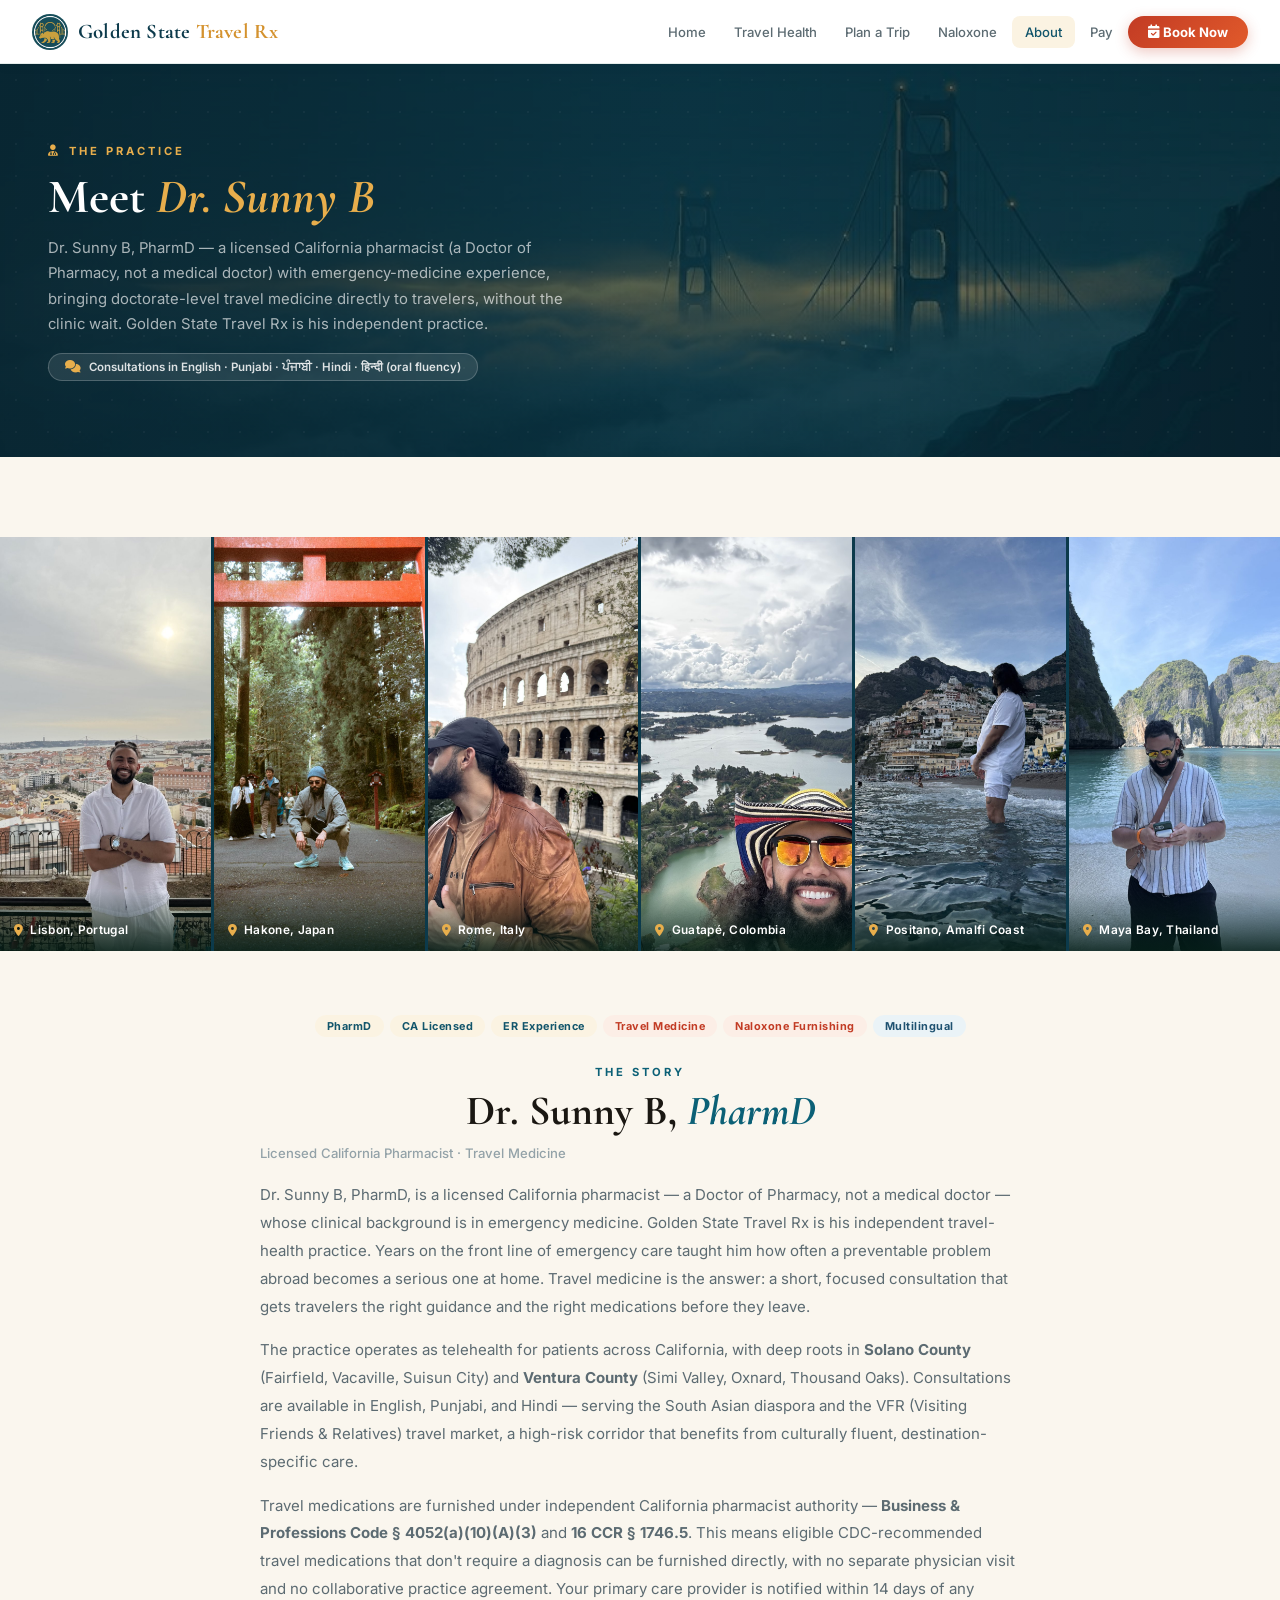
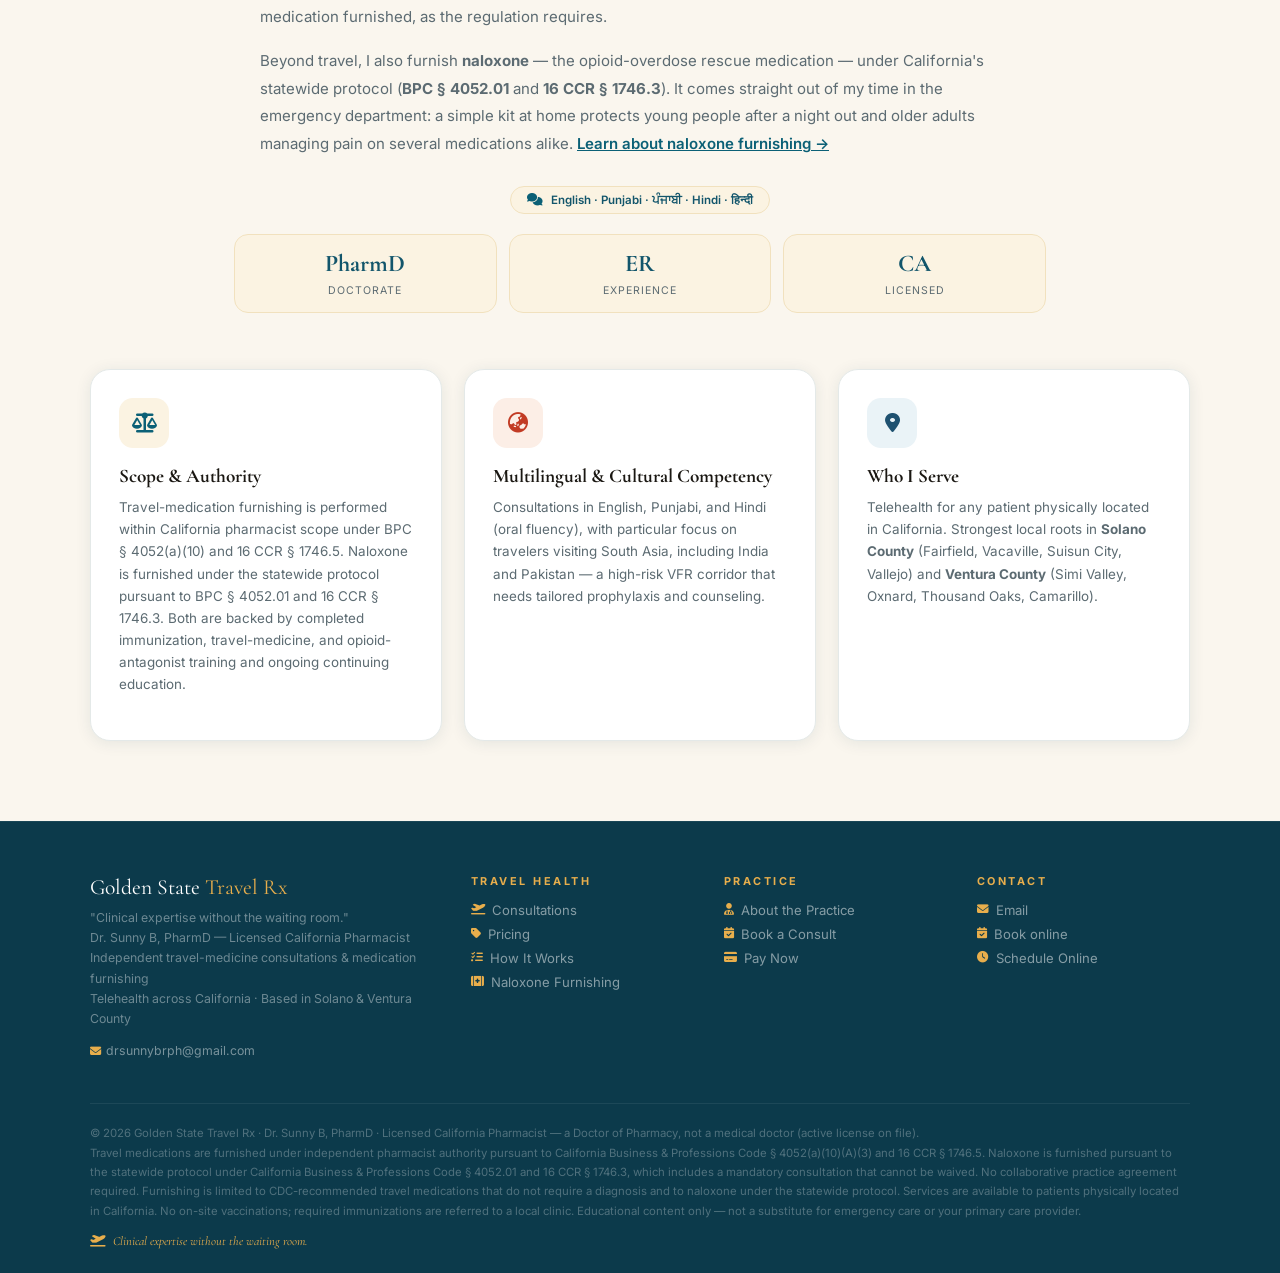
==== commit 1ad5ff7d: "Add files via upload" ====
--- a/about.html
+++ b/about.html
@@ -13,18 +13,24 @@
 <link rel="canonical" href="https://goldenstatetravelrx.com/about.html"/>
 <link href="https://fonts.googleapis.com/css2?family=Cormorant+Garamond:ital,wght@0,400;0,600;0,700;1,400;1,600&family=Inter:wght@300;400;500;600;700&display=swap" rel="stylesheet"/>
 <link href="https://cdnjs.cloudflare.com/ajax/libs/font-awesome/6.5.0/css/all.min.css" rel="stylesheet"/>
+<link rel="icon" href="favicon.ico" sizes="any"/>
+<link rel="icon" type="image/png" sizes="32x32" href="favicon-32.png"/>
+<link rel="apple-touch-icon" href="apple-touch-icon.png"/>
+<meta property="og:image" content="https://goldenstatetravelrx.com/og-card.jpg"/>
+<meta name="twitter:card" content="summary_large_image"/>
 <link rel="stylesheet" href="styles.css"/>
 </head>
 <body>
 
 <nav class="navbar">
   <a class="nav-brand" href="index.html">
-    <div class="nav-brand-icon"><i class="fa-solid fa-bridge"></i></div>
+    <div class="nav-brand-icon"><img src="emblem-512.png" alt="Golden State Travel Rx emblem"/></div>
     <div class="nav-brand-text">Golden State <span>Travel Rx</span></div>
   </a>
   <ul class="nav-menu" id="navMenu">
     <li class="nav-item"><a class="nav-link" href="index.html" data-nav="home">Home</a></li>
     <li class="nav-item"><a class="nav-link" href="travel-health.html" data-nav="travel">Travel Health</a></li>
+    <li class="nav-item"><a class="nav-link" href="plan.html" data-nav="plan">Plan a Trip</a></li>
     <li class="nav-item"><a class="nav-link" href="naloxone.html" data-nav="naloxone">Naloxone</a></li>
     <li class="nav-item"><a class="nav-link" href="about.html" data-nav="about">About</a></li>
     <li class="nav-item"><a class="nav-link" href="pay.html" data-nav="pay">Pay</a></li>
--- a/styles.css
+++ b/styles.css
@@ -423,3 +423,24 @@
 
 @media(max-width:768px){ .hero-bridge .ggb{height:150px;} .hero-glow{width:300px;height:300px;} }
 @media(prefers-reduced-motion:reduce){ body{animation:none;} .gtile img{transition:none;} }
+
+/* ============ real brand imagery (Gemini) ============ */
+.nav-brand-icon{background:transparent!important;box-shadow:none!important;overflow:hidden;padding:0;}
+.nav-brand-icon img{width:100%;height:100%;object-fit:contain;display:block;border-radius:50%;}
+
+/* HERO — bear + Golden Gate illustration, text over a left scrim */
+.hero{position:relative;overflow:hidden;min-height:clamp(560px,66vh,700px)!important;
+      background:url("hero-poster.jpg") 74% center/cover no-repeat !important;}
+.hero-video{position:absolute;inset:0;width:100%;height:100%;object-fit:cover;object-position:74% center;z-index:0;}
+.hero-scrim{position:absolute;inset:0;z-index:1;pointer-events:none;
+      background:linear-gradient(90deg,rgba(8,38,50,.93) 0%,rgba(10,50,66,.8) 30%,rgba(11,58,75,.46) 58%,rgba(11,58,75,.14) 100%);}
+.hero-bridge,.hero-fog,.hero-glow,.hero-glow2{display:none!important;}
+.hero h1,.hero-desc{text-shadow:0 2px 18px rgba(4,20,28,.55);}
+
+/* PAGE-HERO — foggy Golden Gate towers behind the headline */
+.page-hero{background:linear-gradient(90deg,rgba(8,38,50,.90) 0%,rgba(11,58,75,.62) 55%,rgba(11,58,75,.34) 100%),
+      url("page-hero-fog.jpg") center/cover no-repeat !important;}
+.page-hero::before{display:none!important;}
+
+@media(max-width:768px){ .hero{background-position:72% center!important;} .hero-video{object-position:72% center;} }
+@media(prefers-reduced-motion:reduce){ .hero-video{display:none!important;} }
